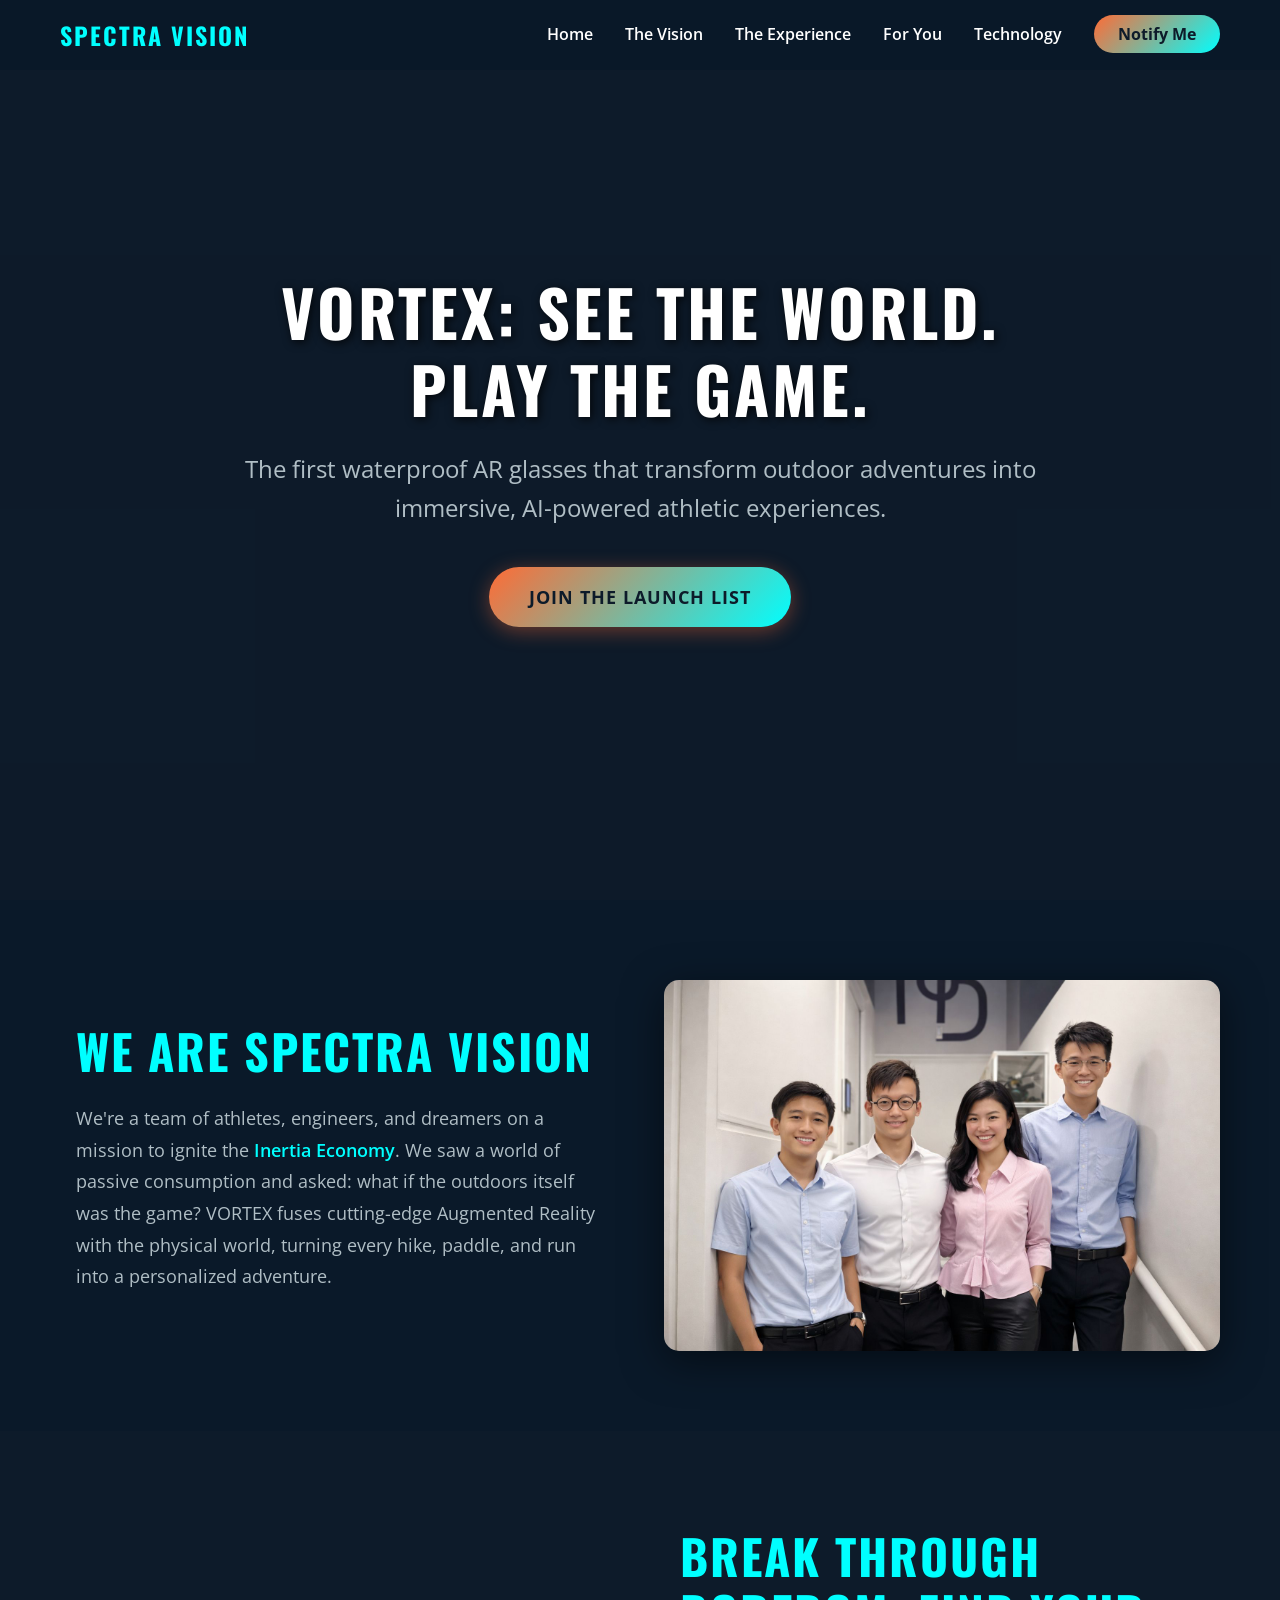
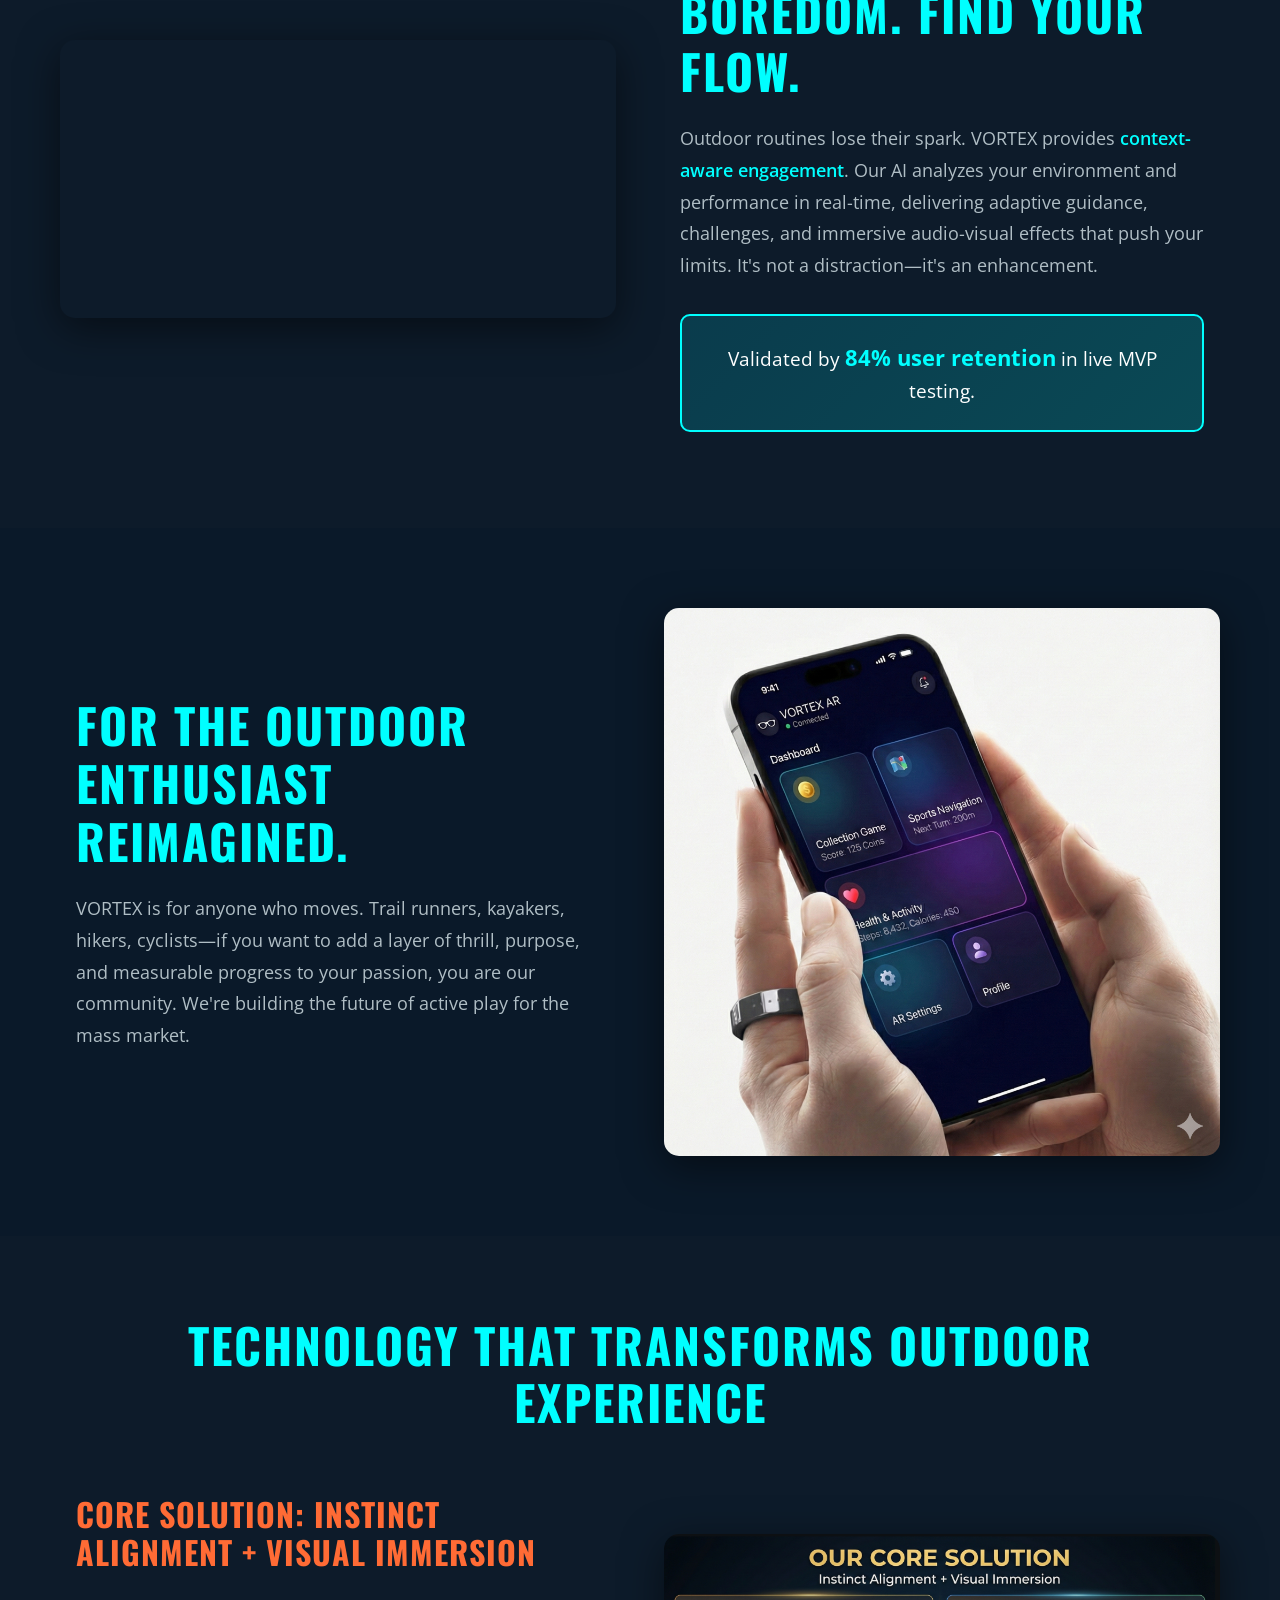
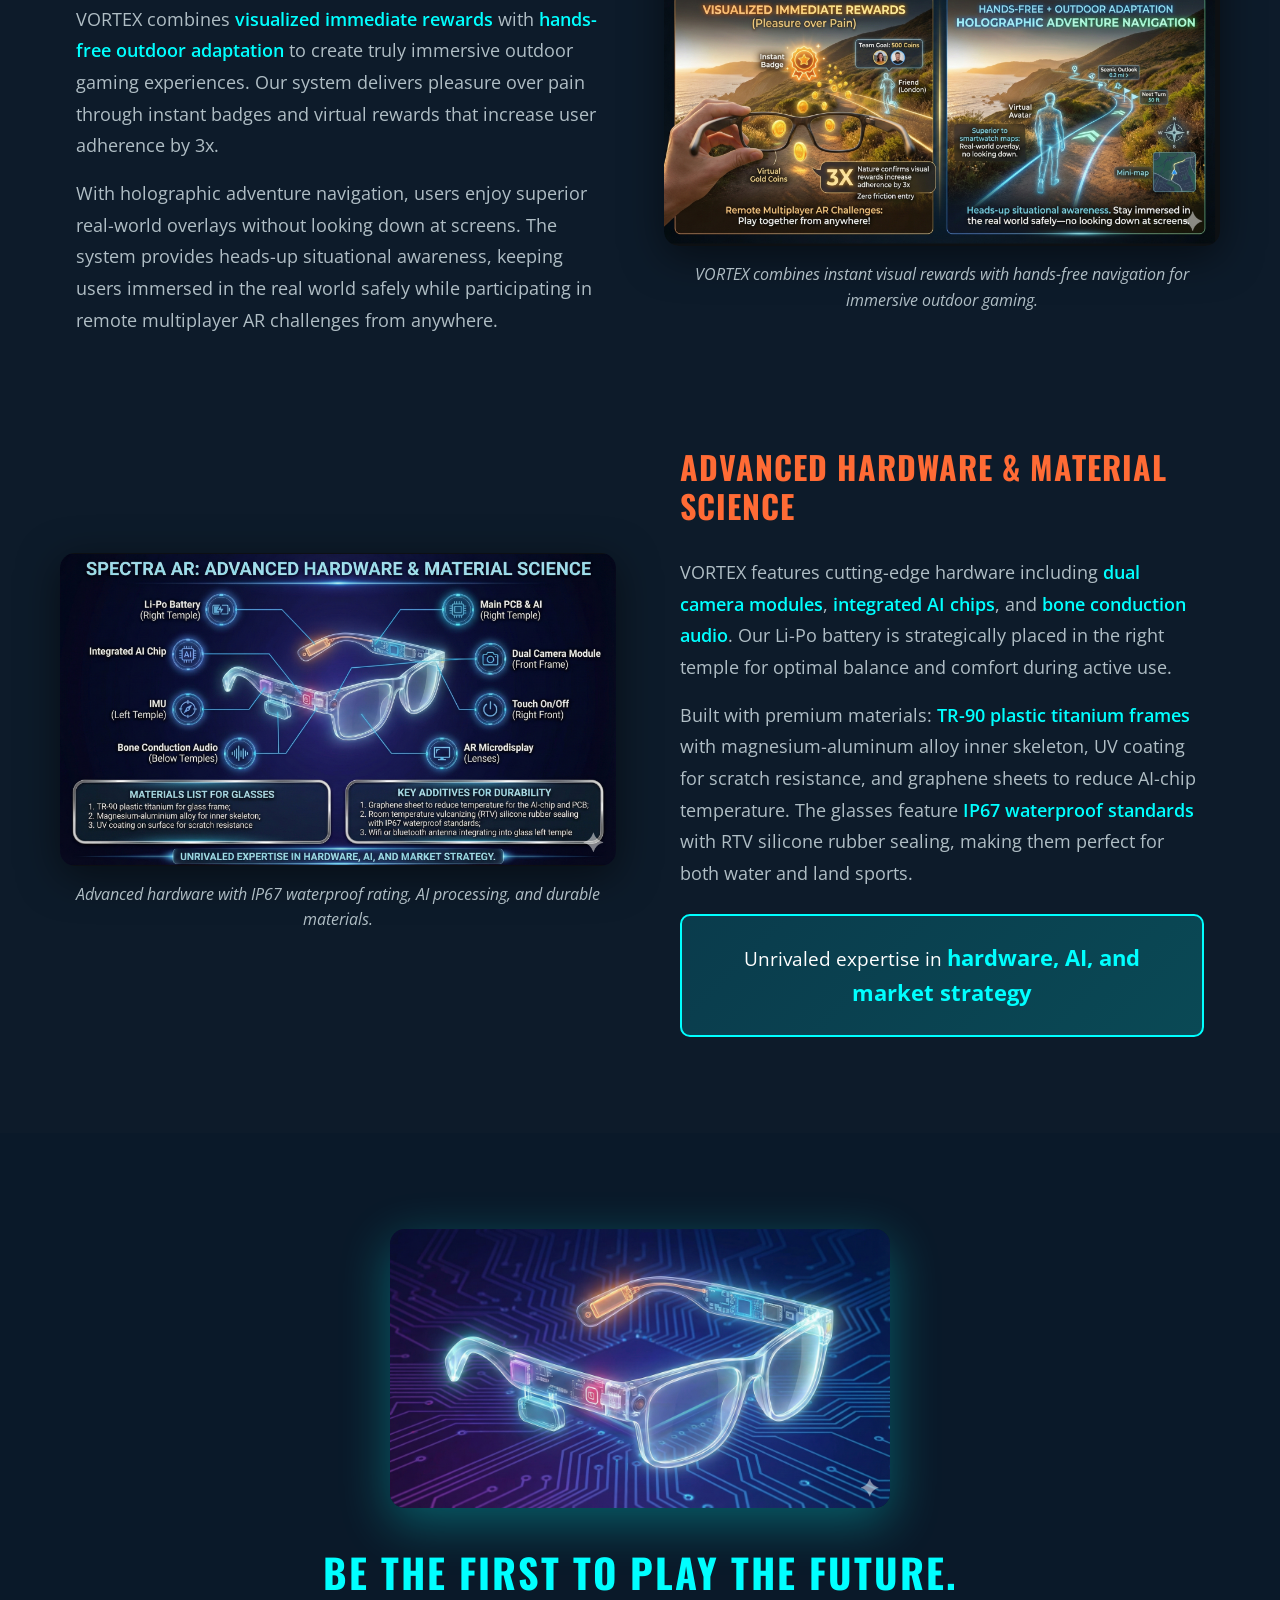
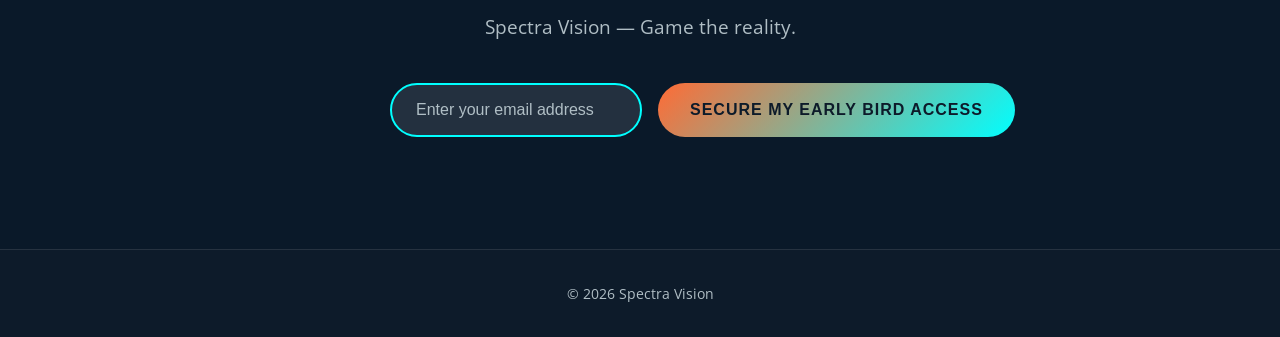
==== index.html @ 896ee6de "Make the last line as slogan" ====
<!DOCTYPE html>
<html lang="en">
<head>
    <meta charset="UTF-8">
    <meta name="viewport" content="width=device-width, initial-scale=1.0">
    <meta name="description" content="VORTEX AR Gaming Glasses by Spectra Vision - Waterproof AR glasses that transform outdoor activities into immersive, AI-powered athletic experiences.">
    <title>VORTEX AR Gaming Glasses | Spectra Vision</title>
    
    <!-- Google Fonts -->
    <link rel="preconnect" href="https://fonts.googleapis.com">
    <link rel="preconnect" href="https://fonts.gstatic.com" crossorigin>
    <link href="https://fonts.googleapis.com/css2?family=Oswald:wght@400;600;700&family=Open+Sans:wght@400;600&display=swap" rel="stylesheet">
    
    <!-- FontAwesome -->
    <link rel="stylesheet" href="https://cdnjs.cloudflare.com/ajax/libs/font-awesome/6.4.0/css/all.min.css">
    
    <!-- Stylesheet -->
    <link rel="stylesheet" href="style.css">
</head>
<body>
    <!-- Navigation -->
    <nav class="navbar" id="navbar">
        <div class="nav-container">
            <div class="logo">SPECTRA VISION</div>
            <button class="mobile-menu-toggle" id="mobileMenuToggle" aria-label="Toggle menu">
                <span></span>
                <span></span>
                <span></span>
            </button>
            <ul class="nav-menu" id="navMenu">
                <li><a href="#home" class="nav-link">Home</a></li>
                <li><a href="#vision" class="nav-link">The Vision</a></li>
                <li><a href="#experience" class="nav-link">The Experience</a></li>
                <li><a href="#built-for-you" class="nav-link">For You</a></li>
                <li><a href="#technology" class="nav-link">Technology</a></li>
                <li><a href="#cta-section" class="nav-link cta-button">Notify Me</a></li>
            </ul>
        </div>
    </nav>

    <!-- Hero Section -->
    <section id="home" class="hero">
        <div class="hero-background">
            <video autoplay loop muted playsinline>
              <source src="InnoX hero.mp4" type="video/mp4">
              Your browser does not support the video tag.
            </video>
            <div class="hero-overlay"></div>
        </div>
        <div class="hero-content">
            <h1 class="hero-headline">VORTEX: See the World. Play the Game.</h1>
            <p class="hero-subheadline">The first waterproof AR glasses that transform outdoor adventures into immersive, AI-powered athletic experiences.</p>
            <a href="#cta-section" class="btn-primary">Join the Launch List</a>
        </div>
    </section>

    <!-- The Vision Section -->
    <section id="vision" class="vision-section">
        <div class="container">
            <div class="two-column-grid">
                <div class="column text-column">
                    <h2 class="section-headline">We Are Spectra Vision</h2>
                    <p class="section-body">We're a team of athletes, engineers, and dreamers on a mission to ignite the <strong>Inertia Economy</strong>. We saw a world of passive consumption and asked: what if the outdoors itself was the game? VORTEX fuses cutting-edge Augmented Reality with the physical world, turning every hike, paddle, and run into a personalized adventure.</p>
                </div>
                <div class="column image-column">
                    <img src="InnoX spectra vision.jpeg" alt="Spectra Vision team" class="rounded-image shadow-image">
                </div>
            </div>
        </div>
    </section>

    <!-- The Experience Section -->
    <section id="experience" class="experience-section">
        <div class="container">
            <div class="two-column-grid reverse-mobile">
                <div class="column image-column">
                    <video autoplay loop muted playsinline>
                      <source src="InnoX dude running.mp4" type="video/mp4">
                      Your browser does not support the video tag.
                    </video>
                </div>
                <div class="column text-column">
                    <h2 class="section-headline">Break Through Boredom. Find Your Flow.</h2>
                    <p class="section-body">Outdoor routines lose their spark. VORTEX provides <strong>context-aware engagement</strong>. Our AI analyzes your environment and performance in real-time, delivering adaptive guidance, challenges, and immersive audio-visual effects that push your limits. It's not a distraction—it's an enhancement.</p>
                    <div class="stat-box">
                        <p class="stat-text">Validated by <strong>84% user retention</strong> in live MVP testing.</p>
                    </div>
                </div>
            </div>
        </div>
    </section>

    <!-- Built For You Section -->
    <section id="built-for-you" class="built-for-you-section">
        <div class="container">
            <div class="two-column-grid">
                <div class="column text-column">
                    <h2 class="section-headline">For the Outdoor Enthusiast Reimagined.</h2>
                    <p class="section-body">VORTEX is for anyone who moves. Trail runners, kayakers, hikers, cyclists—if you want to add a layer of thrill, purpose, and measurable progress to your passion, you are our community. We're building the future of active play for the mass market.</p>
                </div>
                <div class="column image-column">
                    <img src="InnoX phone.png" alt="Person using phone." class="rounded-image shadow-image">
                </div>
            </div>
        </div>
    </section>

    <!-- Technology & Solution Section -->
    <section id="technology" class="technology-section">
        <div class="container">
            <h2 class="section-headline center-headline">Technology That Transforms Outdoor Experience</h2>
            
            <!-- Core Solution Section -->
            <div class="two-column-grid">
                <div class="column text-column">
                    <h3 class="subsection-headline">Core Solution: Instinct Alignment + Visual Immersion</h3>
                    <p class="section-body">
                        VORTEX combines <strong>visualized immediate rewards</strong> with <strong>hands-free outdoor adaptation</strong> to create truly immersive outdoor gaming experiences. Our system delivers pleasure over pain through instant badges and virtual rewards that increase user adherence by 3x.
                    </p>
                    <p class="section-body">
                        With holographic adventure navigation, users enjoy superior real-world overlays without looking down at screens. The system provides heads-up situational awareness, keeping users immersed in the real world safely while participating in remote multiplayer AR challenges from anywhere.
                    </p>
                    <!--
                        <div class="stat-box" style="margin-top: 1.5rem;">
                            <p class="stat-text">Nature confirms visual rewards increase <strong>user adherence by 3x</strong></p>
                        </div>
                    -->
                </div>
                <div class="column image-column">
                    <img src="InnoX solution.png" alt="VORTEX Core Solution Diagram" class="rounded-image shadow-image">
                    <p class="chart-caption" style="margin-top: 1rem; text-align: center;">
                        VORTEX combines instant visual rewards with hands-free navigation for immersive outdoor gaming.
                    </p>
                </div>
            </div>

            <!-- Hardware Components Section -->
            <div class="two-column-grid reverse-mobile" style="margin-top: 4rem;">
                <div class="column image-column">
                    <img src="InnoX hardware.png" alt="VORTEX Hardware Components Diagram" class="rounded-image shadow-image">
                    <p class="chart-caption" style="margin-top: 1rem; text-align: center;">
                        Advanced hardware with IP67 waterproof rating, AI processing, and durable materials.
                    </p>
                </div>
                <div class="column text-column">
                    <h3 class="subsection-headline">Advanced Hardware & Material Science</h3>
                    <p class="section-body">
                        VORTEX features cutting-edge hardware including <strong>dual camera modules</strong>, <strong>integrated AI chips</strong>, and <strong>bone conduction audio</strong>. Our Li-Po battery is strategically placed in the right temple for optimal balance and comfort during active use.
                    </p>
                    <p class="section-body">
                        Built with premium materials: <strong>TR-90 plastic titanium frames</strong> with magnesium-aluminum alloy inner skeleton, UV coating for scratch resistance, and graphene sheets to reduce AI-chip temperature. The glasses feature <strong>IP67 waterproof standards</strong> with RTV silicone rubber sealing, making them perfect for both water and land sports.
                    </p>
                    <div class="stat-box" style="margin-top: 1.5rem;">
                        <p class="stat-text">Unrivaled expertise in <strong>hardware, AI, and market strategy</strong></p>
                    </div>
                </div>
            </div>
        </div>
    </section>
    
    <!-- Final CTA Section -->
    <section id="cta-section" class="cta-section">
        <div class="container">
            <div class="cta-content">
                <img src="InnoX glasses.png" alt="VORTEX AR Gaming Glasses product shot" class="cta-product-image">
                <h2 class="cta-headline">Be the First to Play the Future.</h2>
                <p class="cta-subheadline">Spectra Vision — Game the reality.</p>
                <form class="cta-form" id="ctaForm" action="https://formspree.io/f/YOUR_FORM_ID" method="POST">
                    <div class="form-group">
                        <input type="email" id="emailInput" name="email" placeholder="Enter your email address" required aria-label="Email address">
                        <button type="submit" class="btn-submit">Secure My Early Bird Access</button>
                    </div>
                    <div class="form-message" id="formMessage"></div>
                </form>
            </div>
        </div>
    </section>

    <!-- Footer -->
    <footer class="footer">
        <div class="container">
            <p class="copyright">&copy; 2026 Spectra Vision</p>
        </div>
    </footer>

    <!-- JavaScript -->
    <script src="script.js"></script>
</body>
</html>
---- style.css ----
/* ============================================
   CSS Variables for Color Scheme
   ============================================ */
:root {
    --deep-blue: #0a1929;
    --teal: #00bcd4;
    --electric-orange: #ff6b35;
    --electric-cyan: #00ffff;
    --dark-bg: #0d1b2a;
    --dark-overlay: rgba(13, 27, 42, 0.85);
    --text-light: #ffffff;
    --text-gray: #b0bec5;
    --accent-blue: #1976d2;
}

/* ============================================
   Reset & Base Styles
   ============================================ */
* {
    margin: 0;
    padding: 0;
    box-sizing: border-box;
}

html {
    scroll-behavior: smooth;
}

body {
    font-family: 'Open Sans', sans-serif;
    color: var(--text-light);
    background-color: var(--dark-bg);
    line-height: 1.6;
    overflow-x: hidden;
}

h1, h2, h3 {
    font-family: 'Oswald', sans-serif;
    font-weight: 700;
    line-height: 1.2;
}

.container {
    max-width: 1200px;
    margin: 0 auto;
    padding: 0 20px;
}

/* ============================================
   Navigation
   ============================================ */
.navbar {
    position: fixed;
    top: 0;
    left: 0;
    right: 0;
    background-color: rgba(10, 25, 41, 0.95);
    backdrop-filter: blur(10px);
    z-index: 1000;
    padding: 1rem 0;
    transition: all 0.3s ease;
}

.nav-container {
    max-width: 1200px;
    margin: 0 auto;
    padding: 0 20px;
    display: flex;
    justify-content: space-between;
    align-items: center;
}

.logo {
    font-family: 'Oswald', sans-serif;
    font-size: 1.5rem;
    font-weight: 700;
    color: var(--electric-cyan);
    letter-spacing: 2px;
}

.nav-menu {
    display: flex;
    list-style: none;
    gap: 2rem;
    align-items: center;
}

.nav-link {
    color: var(--text-light);
    text-decoration: none;
    font-weight: 600;
    transition: color 0.3s ease;
    position: relative;
}

.nav-link:hover {
    color: var(--electric-cyan);
}

.nav-link.cta-button {
    background: linear-gradient(135deg, var(--electric-orange), var(--electric-cyan));
    padding: 0.5rem 1.5rem;
    border-radius: 25px;
    color: var(--dark-bg);
    font-weight: 700;
}

.nav-link.cta-button:hover {
    transform: translateY(-2px);
    box-shadow: 0 4px 15px rgba(0, 255, 255, 0.4);
}

.mobile-menu-toggle {
    display: none;
    flex-direction: column;
    background: transparent;
    border: none;
    cursor: pointer;
    padding: 0.5rem;
    gap: 4px;
}

.mobile-menu-toggle span {
    width: 25px;
    height: 3px;
    background-color: var(--text-light);
    transition: all 0.3s ease;
    border-radius: 2px;
}

/* ============================================
   Hero Section
   ============================================ */
.hero {
    position: relative;
    height: 100vh;
    min-height: 600px;
    display: flex;
    align-items: center;
    justify-content: center;
    overflow: hidden;
}

.hero-background {
    position: absolute;
    top: 0;
    left: 0;
    width: 100%;
    height: 100%;
    z-index: 1;
}

.hero-gif {
    width: 100%;
    height: 100%;
    object-fit: cover;
}

.hero-overlay {
    position: absolute;
    top: 0;
    left: 0;
    width: 100%;
    height: 100%;
    background: var(--dark-overlay);
    z-index: 2;
}

.hero-content {
    position: relative;
    z-index: 3;
    text-align: center;
    padding: 0 20px;
    max-width: 900px;
}

.hero-headline {
    font-size: 4rem;
    margin-bottom: 1.5rem;
    text-transform: uppercase;
    letter-spacing: 3px;
    color: var(--text-light);
    text-shadow: 2px 2px 10px rgba(0, 0, 0, 0.8);
}

.hero-subheadline {
    font-size: 1.5rem;
    margin-bottom: 2.5rem;
    color: var(--text-gray);
    font-weight: 400;
}

.btn-primary {
    display: inline-block;
    padding: 1rem 2.5rem;
    background: linear-gradient(135deg, var(--electric-orange), var(--electric-cyan));
    color: var(--dark-bg);
    text-decoration: none;
    font-weight: 700;
    font-size: 1.1rem;
    border-radius: 30px;
    text-transform: uppercase;
    letter-spacing: 1px;
    transition: all 0.3s ease;
    box-shadow: 0 4px 20px rgba(255, 107, 53, 0.4);
}

.btn-primary:hover {
    transform: translateY(-3px);
    box-shadow: 0 6px 30px rgba(0, 255, 255, 0.6);
}

/* ============================================
   Video Styles
   ============================================ */
video {
    max-width: 100%;
    height: auto;
    display: block;
}

/* Update Hero Section video specifically */
.hero-background video {
    width: 100%;
    height: 100%;
    object-fit: cover;
}

/* Update Experience Section video */
.experience-section .image-column video {
    width: 100%;
    max-width: 600px; /* Reasonable size */
    height: auto;
    border-radius: 15px;
    box-shadow: 0 10px 40px rgba(0, 0, 0, 0.5);
}

/* Update the image-column to center the video */
.experience-section .image-column {
    display: flex;
    justify-content: center;
    align-items: center;
}

/* ============================================
   Section Styles
   ============================================ */
section {
    padding: 5rem 0;
}

.section-headline {
    font-size: 3rem;
    margin-bottom: 1.5rem;
    color: var(--electric-cyan);
    text-transform: uppercase;
    letter-spacing: 2px;
}

.center-headline {
    text-align: center;
    margin-bottom: 3rem;
}

.section-body {
    font-size: 1.1rem;
    line-height: 1.8;
    color: var(--text-gray);
    margin-bottom: 1rem;
}

.section-body strong {
    color: var(--electric-cyan);
    font-weight: 600;
}

/* Two Column Grid */
.two-column-grid {
    display: grid;
    grid-template-columns: 1fr 1fr;
    gap: 3rem;
    align-items: center;
}

.column {
    width: 100%;
}

.text-column {
    padding: 1rem;
}

.image-column {
    position: relative;
}

.rounded-image {
    width: 100%;
    height: auto;
    border-radius: 15px;
    display: block;
}

.shadow-image {
    box-shadow: 0 10px 40px rgba(0, 0, 0, 0.5);
}

/* ============================================
   Vision Section
   ============================================ */
.vision-section {
    background-color: var(--deep-blue);
}

/* ============================================
   Experience Section
   ============================================ */
.experience-section {
    background-color: var(--dark-bg);
}

.ar-overlay-container {
    position: relative;
}

.ar-target-overlay {
    position: absolute;
    top: 50%;
    left: 50%;
    transform: translate(-50%, -50%);
    width: 80px;
    height: 80px;
    pointer-events: none;
}

.target-icon {
    width: 100%;
    height: 100%;
    border: 3px solid rgba(0, 255, 255, 0.6);
    border-radius: 50%;
    position: relative;
}

.target-icon::before,
.target-icon::after {
    content: '';
    position: absolute;
    background-color: rgba(0, 255, 255, 0.6);
}

.target-icon::before {
    width: 3px;
    height: 60%;
    top: 20%;
    left: 50%;
    transform: translateX(-50%);
}

.target-icon::after {
    width: 60%;
    height: 3px;
    top: 50%;
    left: 20%;
    transform: translateY(-50%);
}

.stat-box {
    background: linear-gradient(135deg, rgba(0, 188, 212, 0.2), rgba(0, 255, 255, 0.2));
    border: 2px solid var(--electric-cyan);
    border-radius: 10px;
    padding: 1.5rem;
    margin-top: 2rem;
}

.stat-text {
    font-size: 1.2rem;
    color: var(--text-light);
    text-align: center;
    margin: 0;
}

.stat-text strong {
    color: var(--electric-cyan);
    font-size: 1.4rem;
}

/* ============================================
   Built For You Section
   ============================================ */
.built-for-you-section {
    background-color: var(--deep-blue);
}

.path-overlay-container {
    position: relative;
}

.path-overlay {
    position: absolute;
    top: 0;
    left: 0;
    width: 100%;
    height: 100%;
    pointer-events: none;
    opacity: 0.7;
}

.path-graphic {
    width: 100%;
    height: 100%;
}

/* ============================================
   Market Potential Section
   ============================================ */
.potential-section {
    background-color: var(--dark-bg);
}

.subsection-headline {
    font-size: 2rem;
    color: var(--electric-orange);
    margin-bottom: 2rem;
    text-transform: uppercase;
    letter-spacing: 1px;
}

.chart-container {
    margin: 2rem 0;
    padding: 2rem;
    background-color: rgba(10, 25, 41, 0.6);
    border-radius: 10px;
}

.chart-image {
    width: 100%;
    height: auto;
    display: block;
    border-radius: 5px;
    box-shadow: 0 4px 15px rgba(0, 0, 0, 0.3);
}

/* Circles Chart (TAM/SAM/SOM) */
.circles-chart {
    position: relative;
    width: 100%;
    max-width: 400px;
    height: 400px;
    margin: 2rem auto;
    display: flex;
    align-items: center;
    justify-content: center;
    background-color: rgba(0, 0, 0, 0.3);
    border-radius: 10px;
    padding: 2rem;
}

.circle {
    position: absolute;
    border-radius: 50%;
    display: flex;
    flex-direction: column;
    align-items: center;
    justify-content: center;
    border: none;
    box-shadow: none;
}

/* TAM Circle - Darkest blue-grey (outermost) */
.tam-circle {
    width: 100%;
    height: 100%;
    background-color: #2a3a4a;
    z-index: 1;
}

/* SAM Circle - Medium blue-grey (middle) */
.sam-circle {
    width: 55%;
    height: 55%;
    background-color: #3a4a5a;
    z-index: 2;
}

/* SOM Circle - Lightest blue-grey (innermost) */
.som-circle {
    width: 27.5%;
    height: 27.5%;
    background-color: #4a5a6a;
    z-index: 3;
}

.circle-label {
    font-family: 'Open Sans', sans-serif;
    font-size: 2.5rem;
    font-weight: 700;
    color: var(--text-light);
    text-transform: uppercase;
    letter-spacing: 1px;
    text-shadow: none;
    margin-bottom: 0.3rem;
    line-height: 1;
}

.circle-value {
    font-family: 'Open Sans', sans-serif;
    font-size: 1rem;
    color: var(--text-light);
    font-weight: 400;
    text-shadow: none;
    line-height: 1;
}

.sam-circle .circle-label {
    font-size: 2rem;
}

.sam-circle .circle-value {
    font-size: 0.9rem;
}

.som-circle .circle-label {
    font-size: 1.5rem;
}

.som-circle .circle-value {
    font-size: 0.8rem;
}

/* Financial Chart Wrapper */
.financial-chart-wrapper {
    background-color: rgba(255, 255, 255, 0.05);
    border: 1px solid rgba(255, 255, 255, 0.2);
    border-radius: 5px;
    padding: 1.5rem;
}

.chart-title {
    font-family: 'Oswald', sans-serif;
    font-size: 1.3rem;
    font-weight: 700;
    color: var(--text-light);
    text-align: center;
    margin-bottom: 1.5rem;
}

/* Vertical Bar Chart (Financials) */
.bar-chart-vertical {
    display: flex;
    gap: 1rem;
    align-items: flex-end;
    min-height: 350px;
    position: relative;
    padding-left: 3rem;
    padding-bottom: 2rem;
}

.chart-y-axis {
    display: flex;
    flex-direction: column;
    align-items: center;
    position: relative;
    height: 350px;
}

.y-axis-label {
    font-family: 'Open Sans', sans-serif;
    font-size: 0.9rem;
    font-weight: 600;
    color: var(--text-light);
    writing-mode: vertical-rl;
    text-orientation: mixed;
    transform: rotate(180deg);
    position: absolute;
    left: -2.5rem;
    top: 50%;
    transform: translateY(-50%) rotate(180deg);
    white-space: nowrap;
}

.y-labels {
    display: flex;
    flex-direction: column;
    justify-content: space-between;
    height: 100%;
    padding-bottom: 20px;
}

.y-label {
    font-family: 'Open Sans', sans-serif;
    font-size: 0.85rem;
    color: var(--text-light);
    font-weight: 400;
    text-align: right;
    width: 2rem;
}

.chart-bars-container {
    flex: 1;
    position: relative;
    height: 350px;
    display: flex;
    align-items: center;
    justify-content: center;
    background: linear-gradient(to bottom, 
        rgba(255, 182, 193, 0.3) 0%, 
        rgba(255, 182, 193, 0.3) 81.34%, 
        rgba(144, 238, 144, 0.2) 81.34%, 
        rgba(144, 238, 144, 0.2) 100%);
    border: 1px solid rgba(0, 0, 0, 0.3);
    border-radius: 0;
}

.break-even-line {
    position: absolute;
    left: 0;
    right: 0;
    top: 81.34%;
    height: 1px;
    background-color: rgba(0, 0, 0, 0.5);
    z-index: 1;
}

.chart-grid-lines {
    position: absolute;
    top: 0;
    left: 0;
    right: 0;
    bottom: 0;
    z-index: 0;
}

.grid-line {
    position: absolute;
    left: 0;
    right: 0;
    height: 1px;
    border-top: 1px dashed rgba(128, 128, 128, 0.4);
}

.grid-line:nth-child(1) { top: 0%; }
.grid-line:nth-child(2) { top: 16.27%; }
.grid-line:nth-child(3) { top: 32.54%; }
.grid-line:nth-child(4) { top: 48.81%; }
.grid-line:nth-child(5) { top: 65.08%; }
.grid-line:nth-child(6) { top: 81.34%; }

.break-even-indicator {
    position: absolute;
    left: calc(33.33% + 8.33%);
    top: 70%;
    z-index: 10;
    display: flex;
    flex-direction: column;
    align-items: center;
}

.break-even-box {
    background-color: white;
    border: 1px solid rgba(0, 0, 0, 0.8);
    border-radius: 3px;
    padding: 0.3rem 0.6rem;
    font-family: 'Open Sans', sans-serif;
    font-size: 0.75rem;
    font-weight: 600;
    color: rgba(0, 0, 0, 0.9);
    white-space: nowrap;
    margin-bottom: 0.3rem;
}

.break-even-arrow {
    width: 1px;
    height: 30px;
    background-color: rgba(128, 128, 128, 0.6);
    position: relative;
}

.break-even-arrow::after {
    content: '';
    position: absolute;
    bottom: -5px;
    left: 50%;
    transform: translateX(-50%);
    width: 0;
    height: 0;
    border-left: 5px solid transparent;
    border-right: 5px solid transparent;
    border-top: 5px solid rgba(128, 128, 128, 0.6);
}

.vertical-bars {
    display: flex;
    gap: 1.2rem;
    align-items: flex-end;
    width: 100%;
    height: 100%;
    position: relative;
    z-index: 2;
    padding: 0 1rem;
}

.vertical-bar-item {
    flex: 1;
    display: flex;
    flex-direction: column;
    align-items: center;
    gap: 0.3rem;
    height: 100%;
    position: relative;
}

.vertical-bar-wrapper {
    position: absolute;
    bottom: 0;
    left: 0;
    right: 0;
    height: 100%;
    display: flex;
    flex-direction: column;
    justify-content: flex-end;
    align-items: center;
}

.vertical-bar {
    width: 100%;
    display: flex;
    align-items: center;
    justify-content: center;
    position: absolute;
    transition: height 0.5s ease;
    min-height: 15px;
    border: 1px solid rgba(0, 0, 0, 0.8);
    box-shadow: none;
}

/* Negative bars extend downward from break-even line */
.bar-negative,
.bar-negative-orange {
    bottom: 81.34%;
    border-radius: 0;
    align-items: center;
    padding: 0;
}

/* Positive bars extend upward from break-even line */
.bar-positive {
    bottom: 81.34%;
    border-radius: 0;
    align-items: center;
    padding: 0;
}

.bar-negative {
    background-color: #f44336;
}

.bar-negative-orange {
    background-color: #ff9800;
}

.bar-positive {
    background-color: #4caf50;
}

.bar-value {
    font-family: 'Open Sans', sans-serif;
    font-weight: 600;
    font-size: 0.75rem;
    position: absolute;
    white-space: nowrap;
}

.bar-negative .bar-value {
    color: white;
    position: absolute;
    top: 50%;
    left: 50%;
    transform: translate(-50%, -50%);
}

.bar-negative-orange .bar-value {
    color: rgba(0, 0, 0, 0.9);
    bottom: -20px;
    left: 50%;
    transform: translateX(-50%);
}

.bar-positive .bar-value {
    color: rgba(0, 0, 0, 0.9);
    top: -20px;
    left: 50%;
    transform: translateX(-50%);
}

.bar-year {
    font-family: 'Open Sans', sans-serif;
    font-size: 0.85rem;
    color: var(--text-light);
    font-weight: 400;
    text-align: center;
    margin-top: 0.3rem;
}

.chart-x-axis-label {
    font-family: 'Open Sans', sans-serif;
    font-size: 0.9rem;
    font-weight: 600;
    color: var(--text-light);
    text-align: center;
    margin-top: 0.5rem;
    padding-left: 3rem;
}

.chart-caption {
    margin-top: 1.5rem;
    font-size: 1rem;
    color: var(--text-gray);
    font-style: italic;
    text-align: center;
}

/* ============================================
   CTA Section
   ============================================ */
.cta-section {
    background-color: var(--deep-blue);
    padding: 6rem 0;
}

.cta-content {
    text-align: center;
    max-width: 700px;
    margin: 0 auto;
}

.cta-product-image {
    width: 100%;
    max-width: 500px;
    height: auto;
    border-radius: 15px;
    margin-bottom: 2rem;
    box-shadow: 0 15px 50px rgba(0, 255, 255, 0.3);
}

.cta-headline {
    font-size: 2.5rem;
    margin-bottom: 1rem;
    color: var(--electric-cyan);
    text-transform: uppercase;
    letter-spacing: 2px;
}

.cta-subheadline {
    font-size: 1.2rem;
    color: var(--text-gray);
    margin-bottom: 2.5rem;
}

.cta-form {
    max-width: 500px;
    margin: 0 auto;
}

.form-group {
    display: flex;
    gap: 1rem;
    margin-bottom: 1rem;
}

#emailInput {
    flex: 1;
    padding: 1rem 1.5rem;
    background-color: rgba(255, 255, 255, 0.1);
    border: 2px solid var(--electric-cyan);
    border-radius: 30px;
    color: var(--text-light);
    font-size: 1rem;
    outline: none;
    transition: all 0.3s ease;
}

#emailInput:focus {
    background-color: rgba(255, 255, 255, 0.15);
    border-color: var(--electric-orange);
    box-shadow: 0 0 15px rgba(0, 255, 255, 0.3);
}

#emailInput::placeholder {
    color: var(--text-gray);
}

.btn-submit {
    padding: 1rem 2rem;
    background: linear-gradient(135deg, var(--electric-orange), var(--electric-cyan));
    color: var(--dark-bg);
    border: none;
    border-radius: 30px;
    font-weight: 700;
    font-size: 1rem;
    cursor: pointer;
    text-transform: uppercase;
    letter-spacing: 1px;
    transition: all 0.3s ease;
    white-space: nowrap;
}

.btn-submit:hover {
    transform: translateY(-2px);
    box-shadow: 0 6px 25px rgba(255, 107, 53, 0.5);
}

.form-message {
    margin-top: 1rem;
    padding: 1rem;
    border-radius: 5px;
    font-weight: 600;
    display: none;
}

.form-message.success {
    background-color: rgba(76, 175, 80, 0.2);
    border: 2px solid #4caf50;
    color: #4caf50;
    display: block;
}

.form-message.error {
    background-color: rgba(244, 67, 54, 0.2);
    border: 2px solid #f44336;
    color: #f44336;
    display: block;
}

/* ============================================
   Footer
   ============================================ */
.footer {
    background-color: var(--dark-bg);
    padding: 2rem 0;
    border-top: 1px solid rgba(255, 255, 255, 0.1);
}

.footer .container {
    display: flex;
    justify-content: center;
    align-items: center;
}

.copyright {
    color: var(--text-gray);
    font-size: 0.9rem;
    text-align: center;
}

/* ============================================
   Responsive Design
   ============================================ */
@media (max-width: 768px) {
    /* Navigation */
    .mobile-menu-toggle {
        display: flex;
    }

    .nav-menu {
        position: fixed;
        left: -100%;
        top: 70px;
        flex-direction: column;
        background-color: rgba(10, 25, 41, 0.98);
        width: 100%;
        text-align: center;
        transition: left 0.3s ease;
        padding: 2rem 0;
        gap: 1.5rem;
    }

    .nav-menu.active {
        left: 0;
    }

    .nav-link.cta-button {
        margin-top: 1rem;
    }

    /* Hero */
    .hero-headline {
        font-size: 2.5rem;
        letter-spacing: 2px;
    }

    .hero-subheadline {
        font-size: 1.2rem;
    }

    /* Sections */
    .section-headline {
        font-size: 2rem;
    }

    .two-column-grid {
        grid-template-columns: 1fr;
        gap: 2rem;
    }

    .reverse-mobile {
        display: flex;
        flex-direction: column-reverse;
    }

    /* Charts */
    .circles-chart {
        max-width: 300px;
        height: 300px;
        padding: 1.5rem;
    }

    .circle-label {
        font-size: 2rem;
    }

    .circle-value {
        font-size: 0.9rem;
    }

    .sam-circle .circle-label {
        font-size: 1.5rem;
    }

    .sam-circle .circle-value {
        font-size: 0.8rem;
    }

    .som-circle .circle-label {
        font-size: 1.2rem;
    }

    .som-circle .circle-value {
        font-size: 0.7rem;
    }

    .chart-title {
        font-size: 1.1rem;
    }

    .bar-chart-vertical {
        flex-direction: column;
        min-height: auto;
        padding-left: 2.5rem;
        padding-bottom: 1.5rem;
    }

    .chart-y-axis {
        display: none;
    }

    .y-axis-label {
        display: none;
    }

    .chart-bars-container {
        height: 280px;
    }

    .break-even-line {
        top: 81.34%;
    }

    .grid-line:nth-child(6) {
        top: 81.34%;
    }

    .bar-negative,
    .bar-negative-orange,
    .bar-positive {
        bottom: 81.34%;
    }

    .break-even-indicator {
        top: 70%;
    }

    .chart-x-axis-label {
        padding-left: 2.5rem;
    }

    .bar-value {
        font-size: 0.75rem;
    }

    .bar-year {
        font-size: 0.75rem;
    }

    /* CTA Form */
    .form-group {
        flex-direction: column;
    }

    .btn-submit {
        width: 100%;
    }

    /* Footer */
    .footer .container {
        text-align: center;
    }
}

@media (max-width: 480px) {
    .hero-headline {
        font-size: 2rem;
    }

    .hero-subheadline {
        font-size: 1rem;
    }

    .section-headline {
        font-size: 1.75rem;
    }

    .subsection-headline {
        font-size: 1.5rem;
    }

    .cta-headline {
        font-size: 2rem;
    }
}
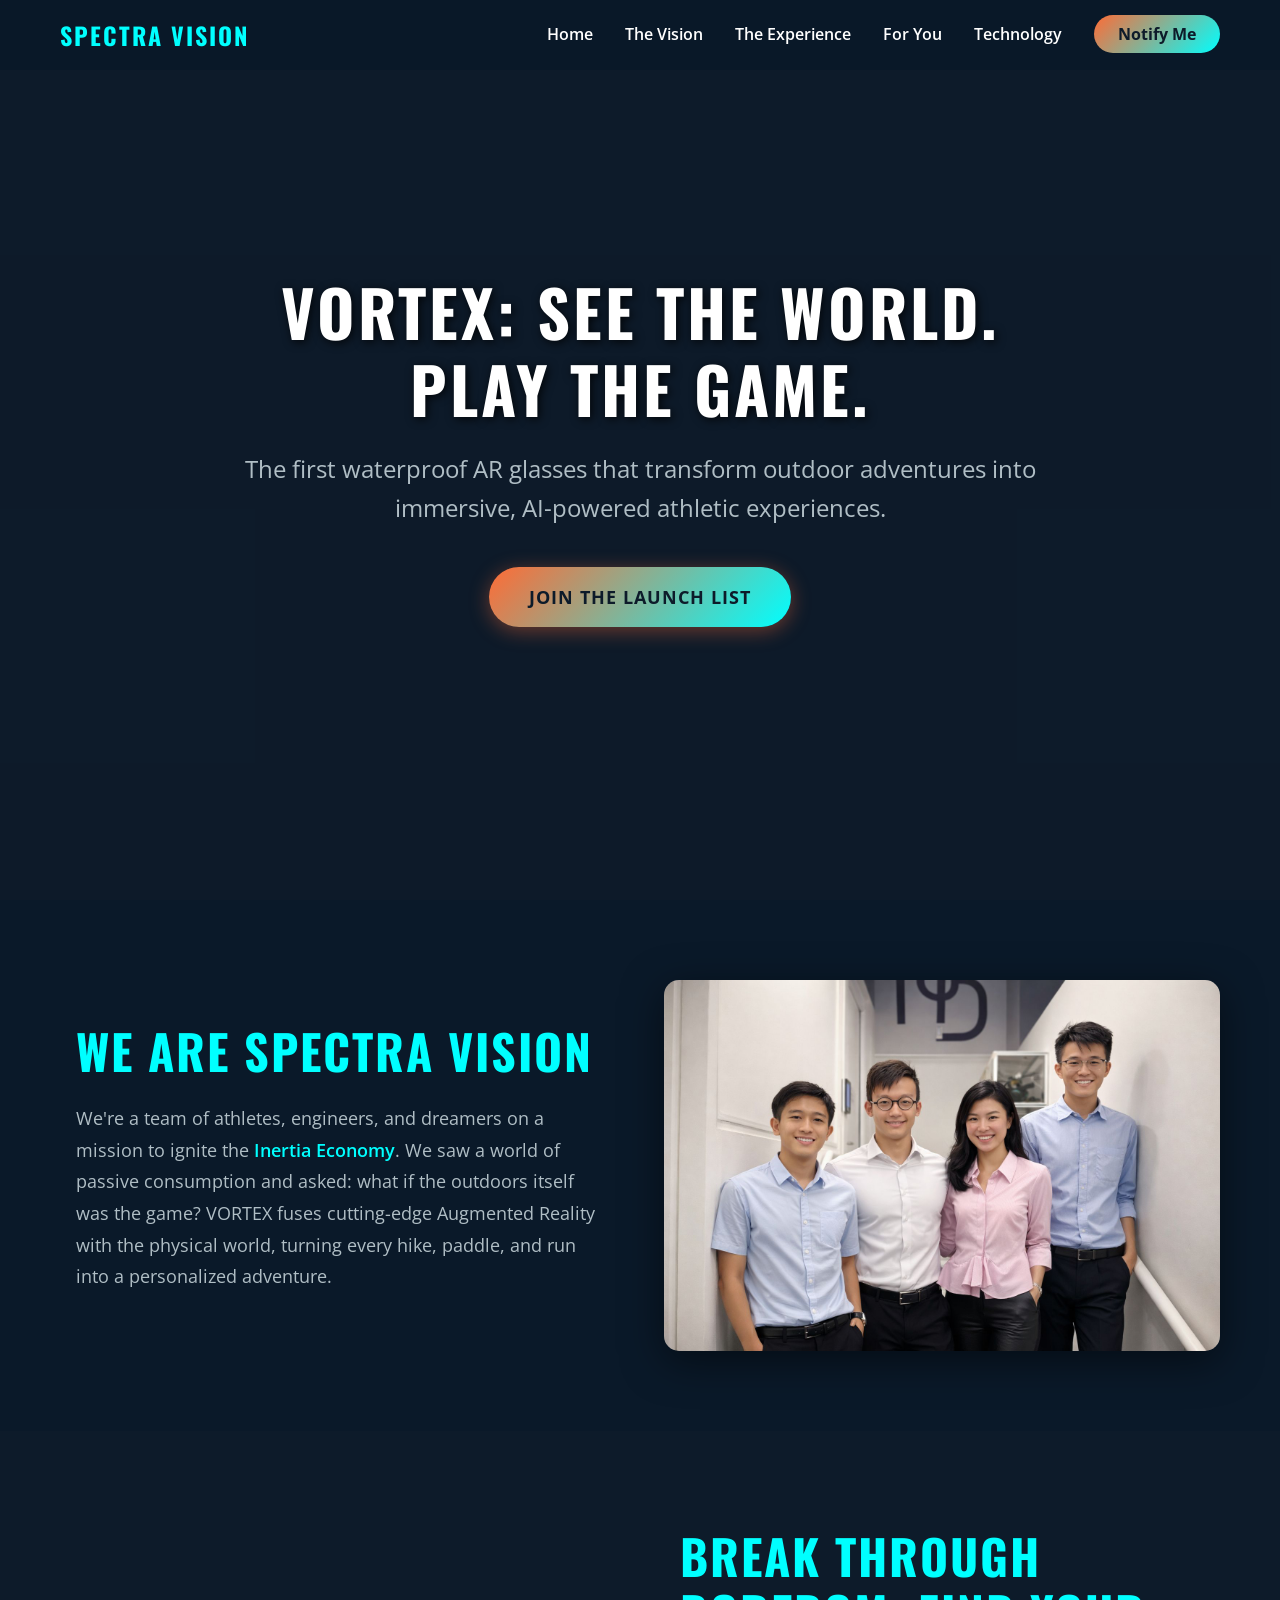
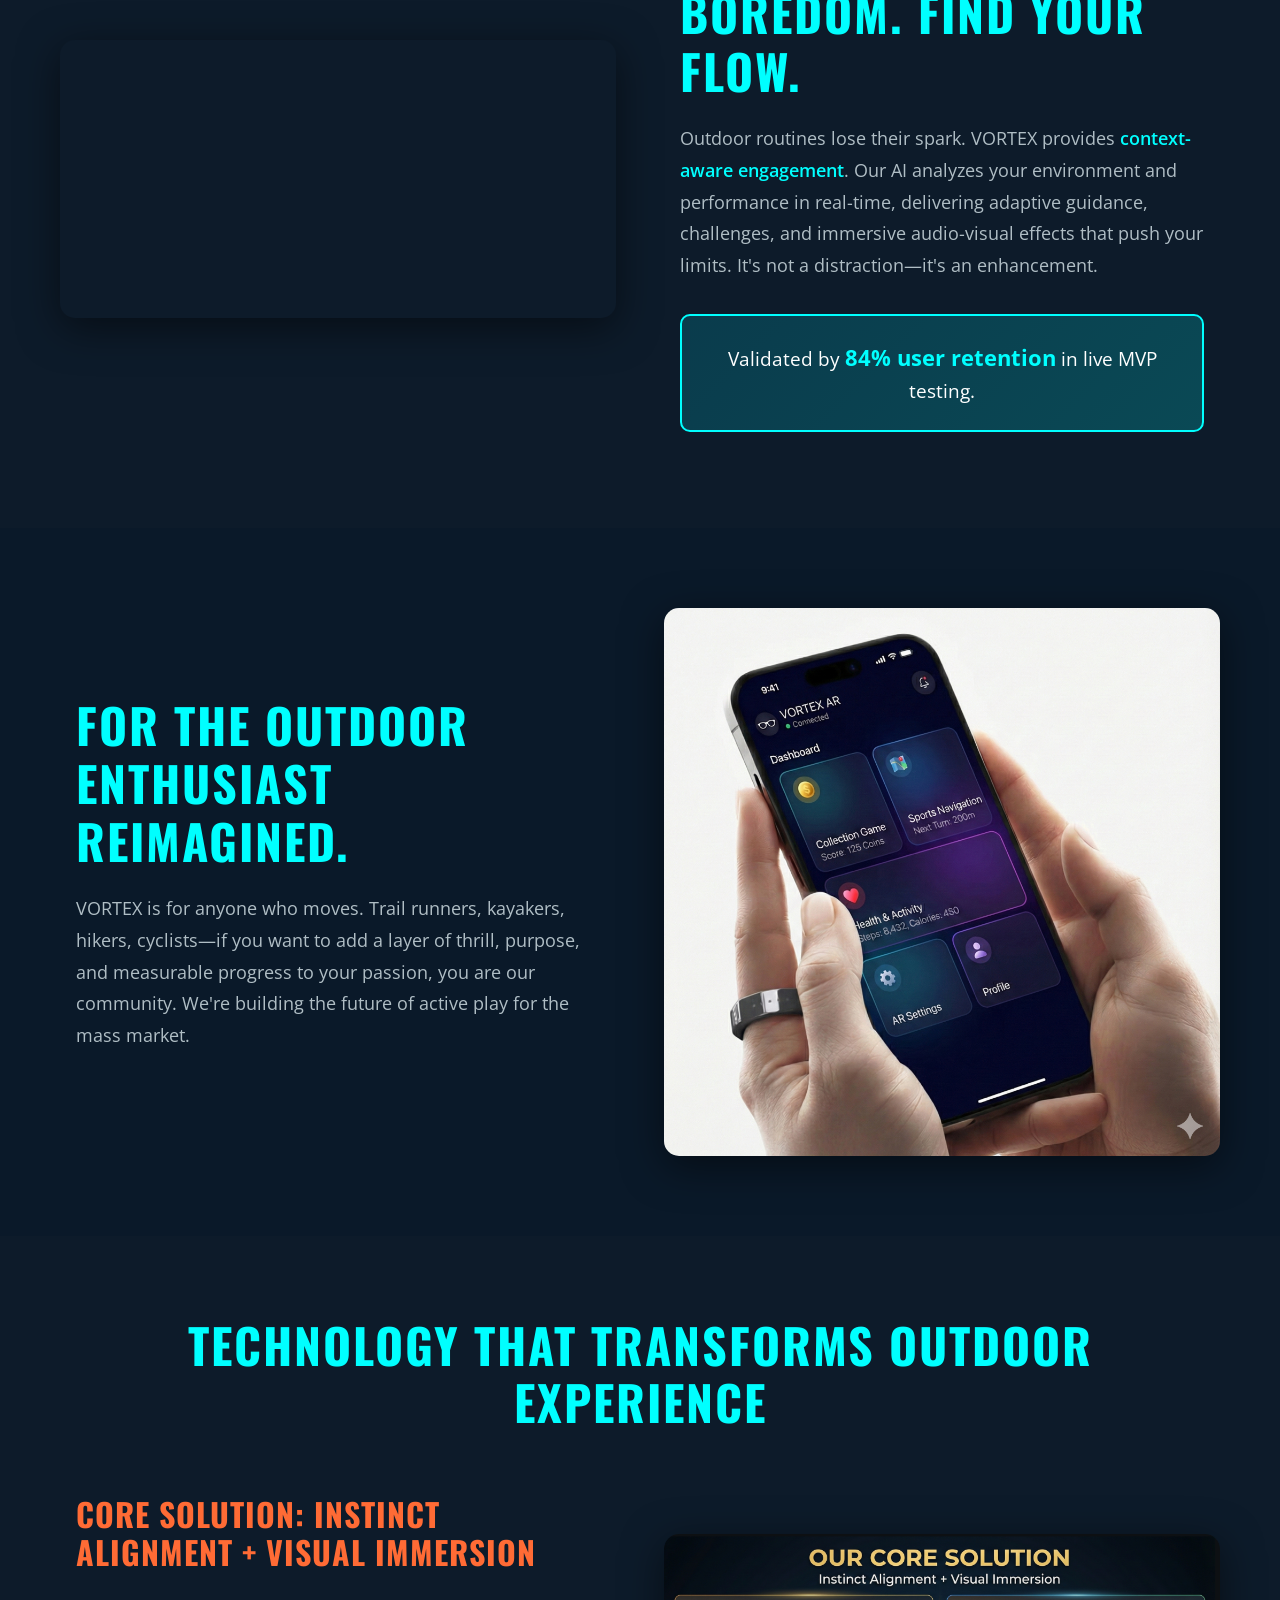
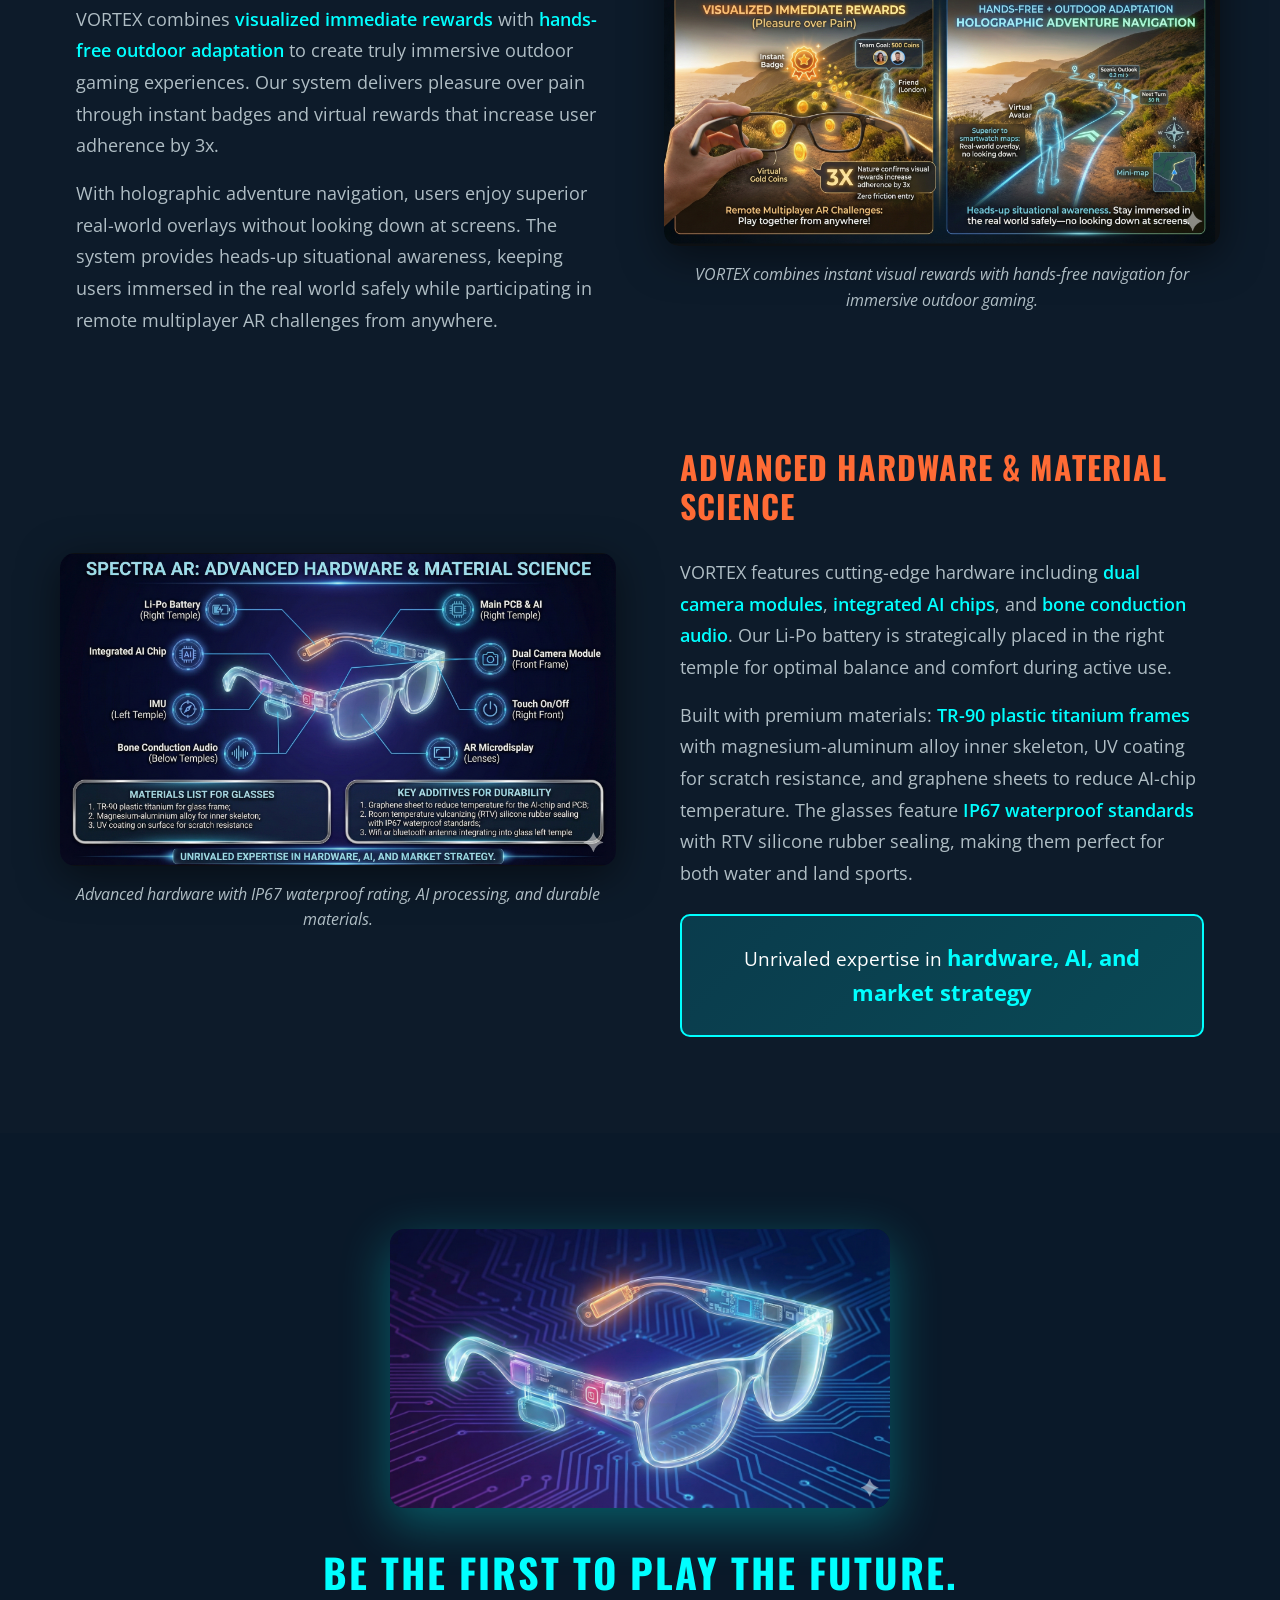
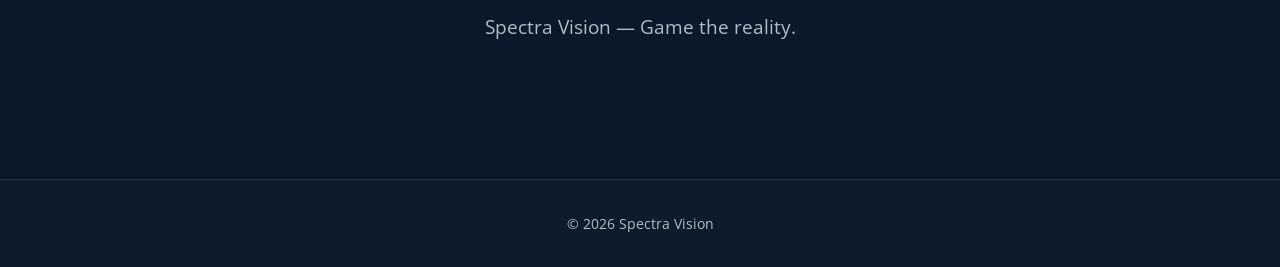
==== commit 86953e46: "Remove "secure early bird access" section" ====
--- a/index.html
+++ b/index.html
@@ -165,13 +165,15 @@
                 <img src="InnoX glasses.png" alt="VORTEX AR Gaming Glasses product shot" class="cta-product-image">
                 <h2 class="cta-headline">Be the First to Play the Future.</h2>
                 <p class="cta-subheadline">Spectra Vision — Game the reality.</p>
-                <form class="cta-form" id="ctaForm" action="https://formspree.io/f/YOUR_FORM_ID" method="POST">
-                    <div class="form-group">
-                        <input type="email" id="emailInput" name="email" placeholder="Enter your email address" required aria-label="Email address">
-                        <button type="submit" class="btn-submit">Secure My Early Bird Access</button>
-                    </div>
-                    <div class="form-message" id="formMessage"></div>
-                </form>
+                <!--
+                    <form class="cta-form" id="ctaForm" action="https://formspree.io/f/YOUR_FORM_ID" method="POST">
+                        <div class="form-group">
+                            <input type="email" id="emailInput" name="email" placeholder="Enter your email address" required aria-label="Email address">
+                            <button type="submit" class="btn-submit">Secure My Early Bird Access</button>
+                        </div>
+                        <div class="form-message" id="formMessage"></div>
+                    </form>
+                -->
             </div>
         </div>
     </section>
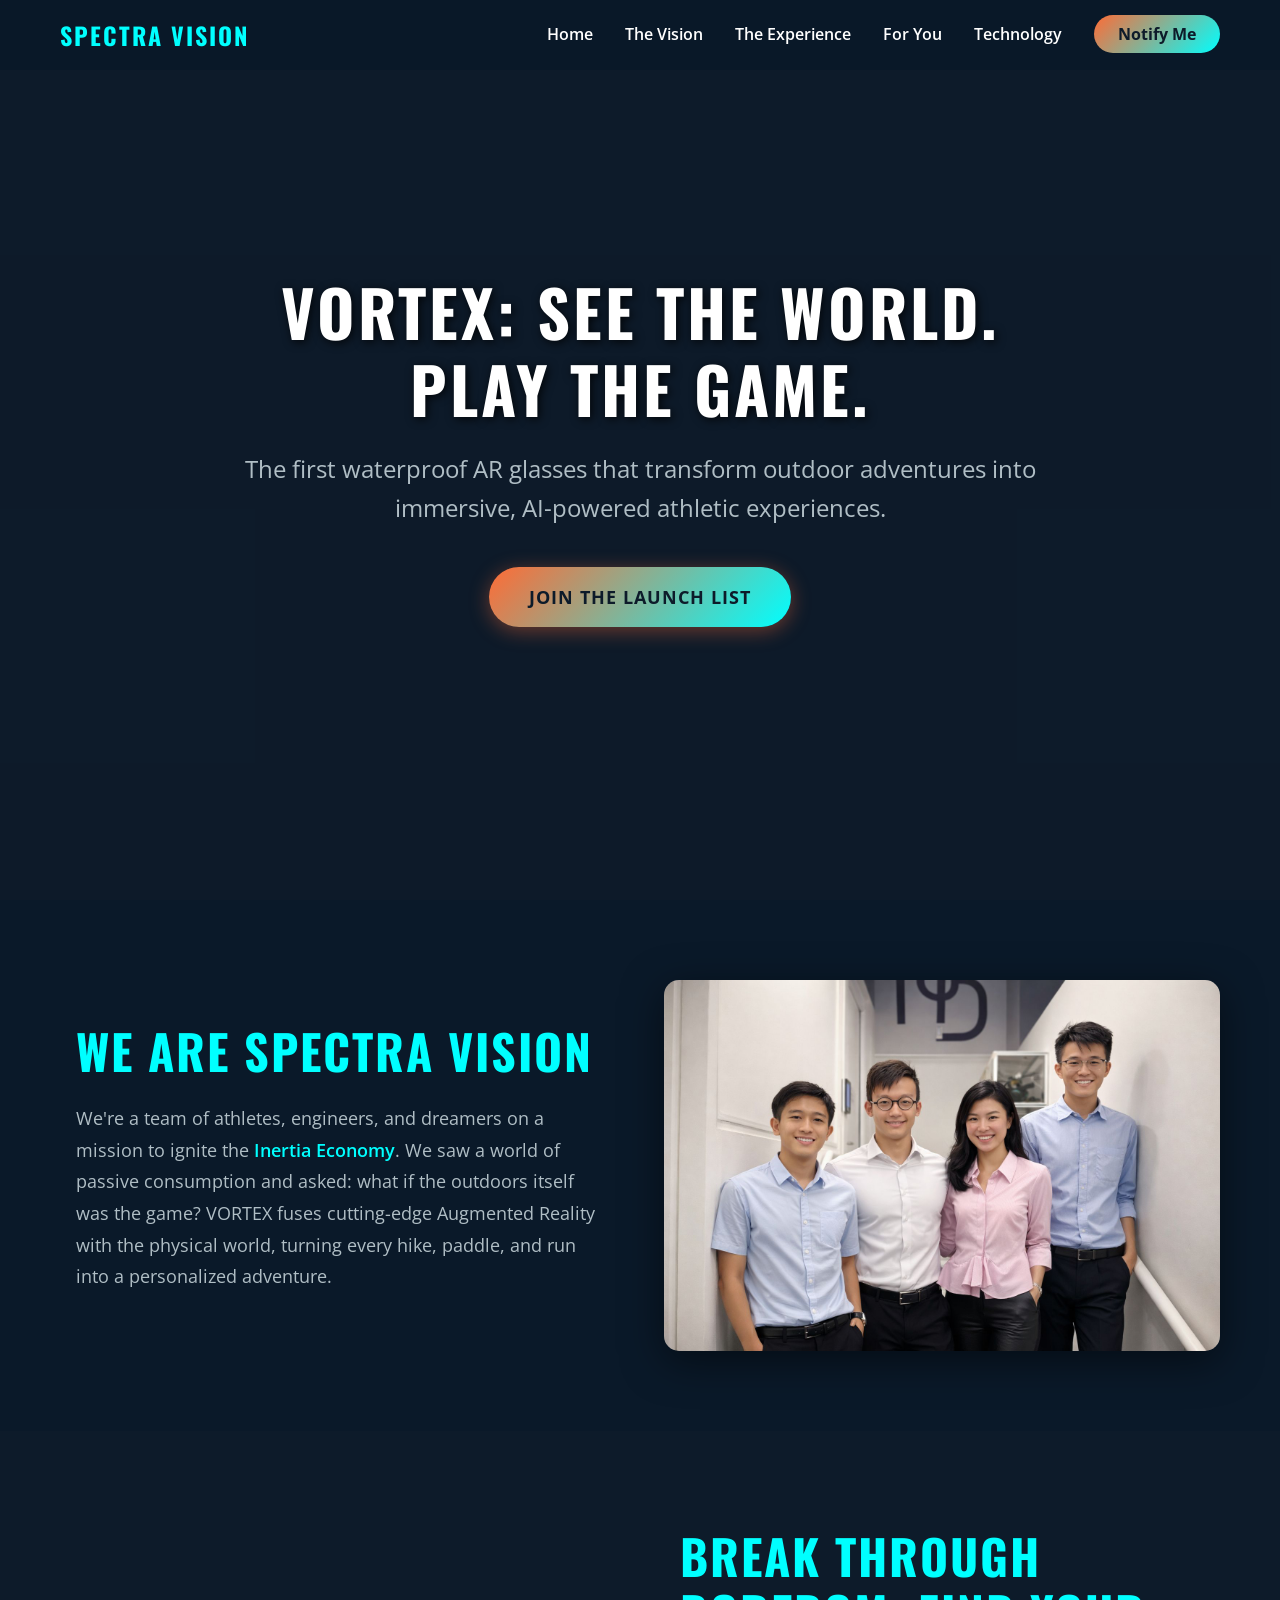
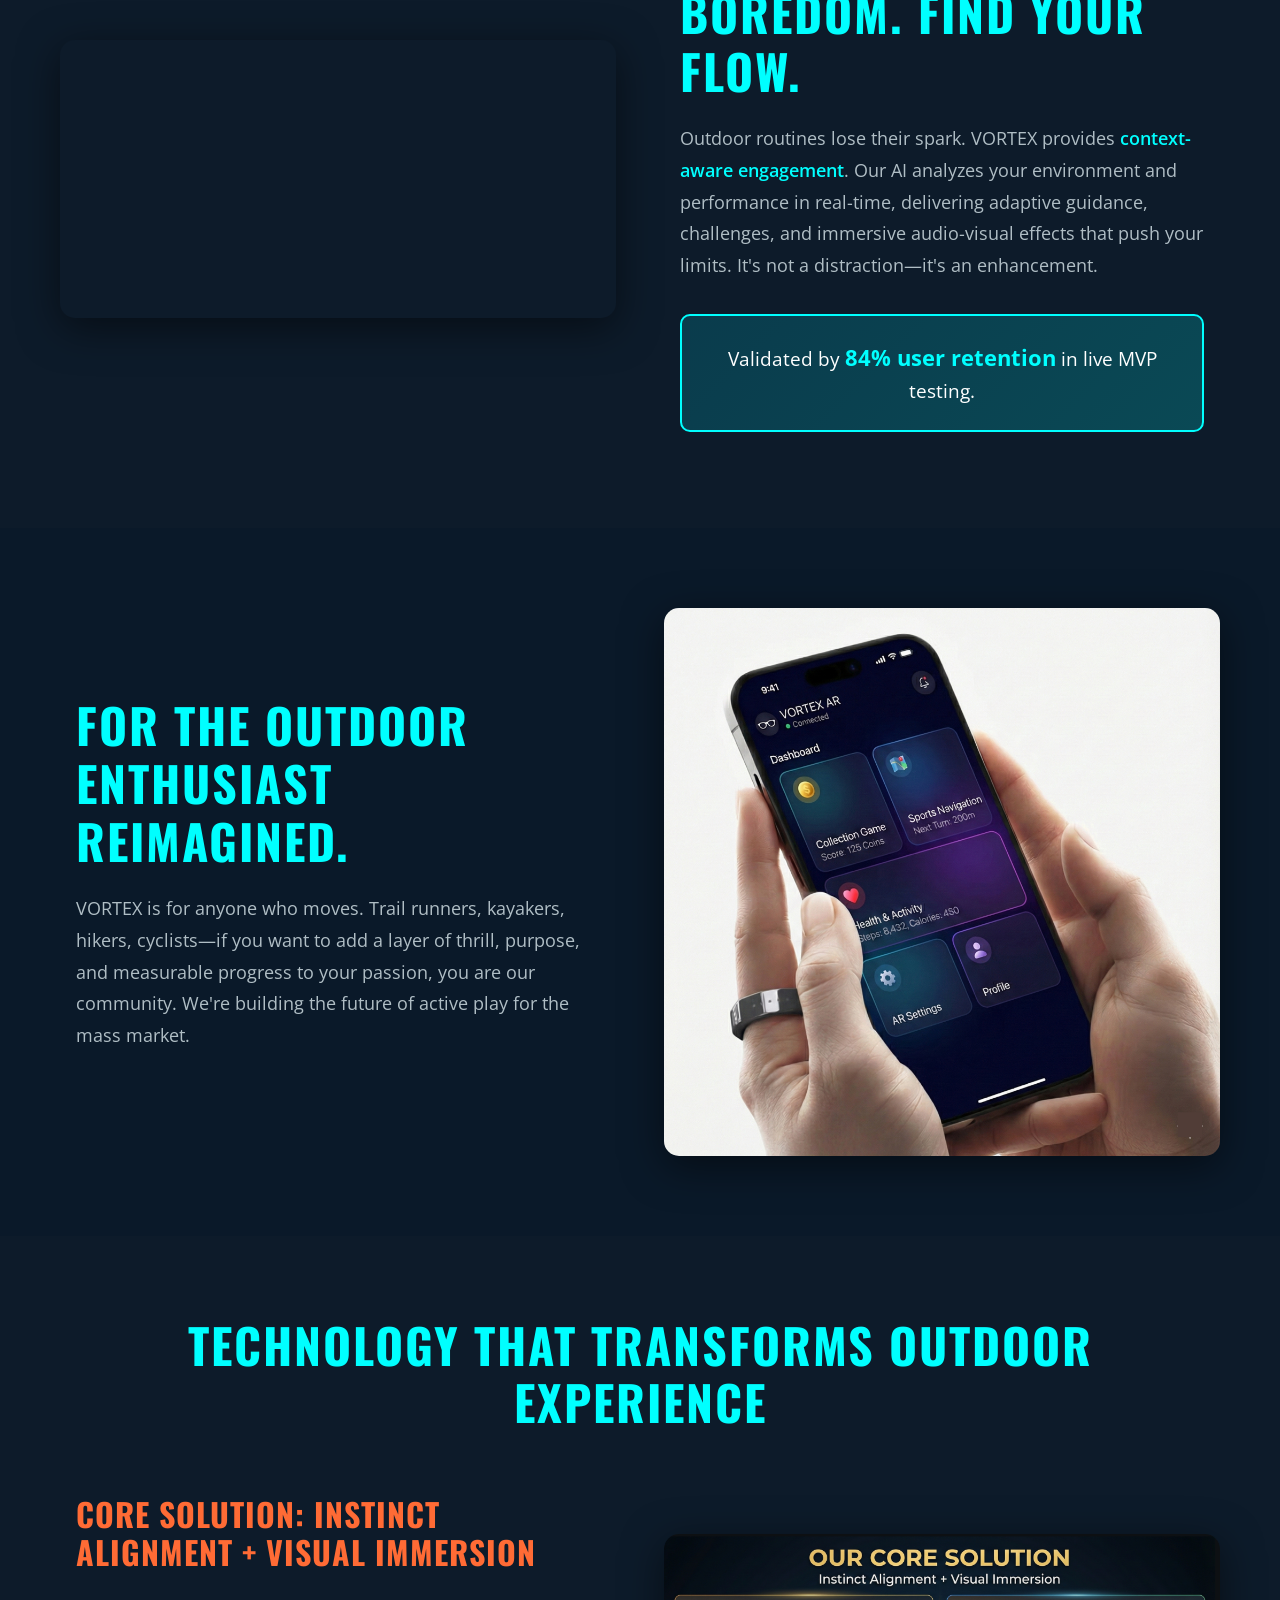
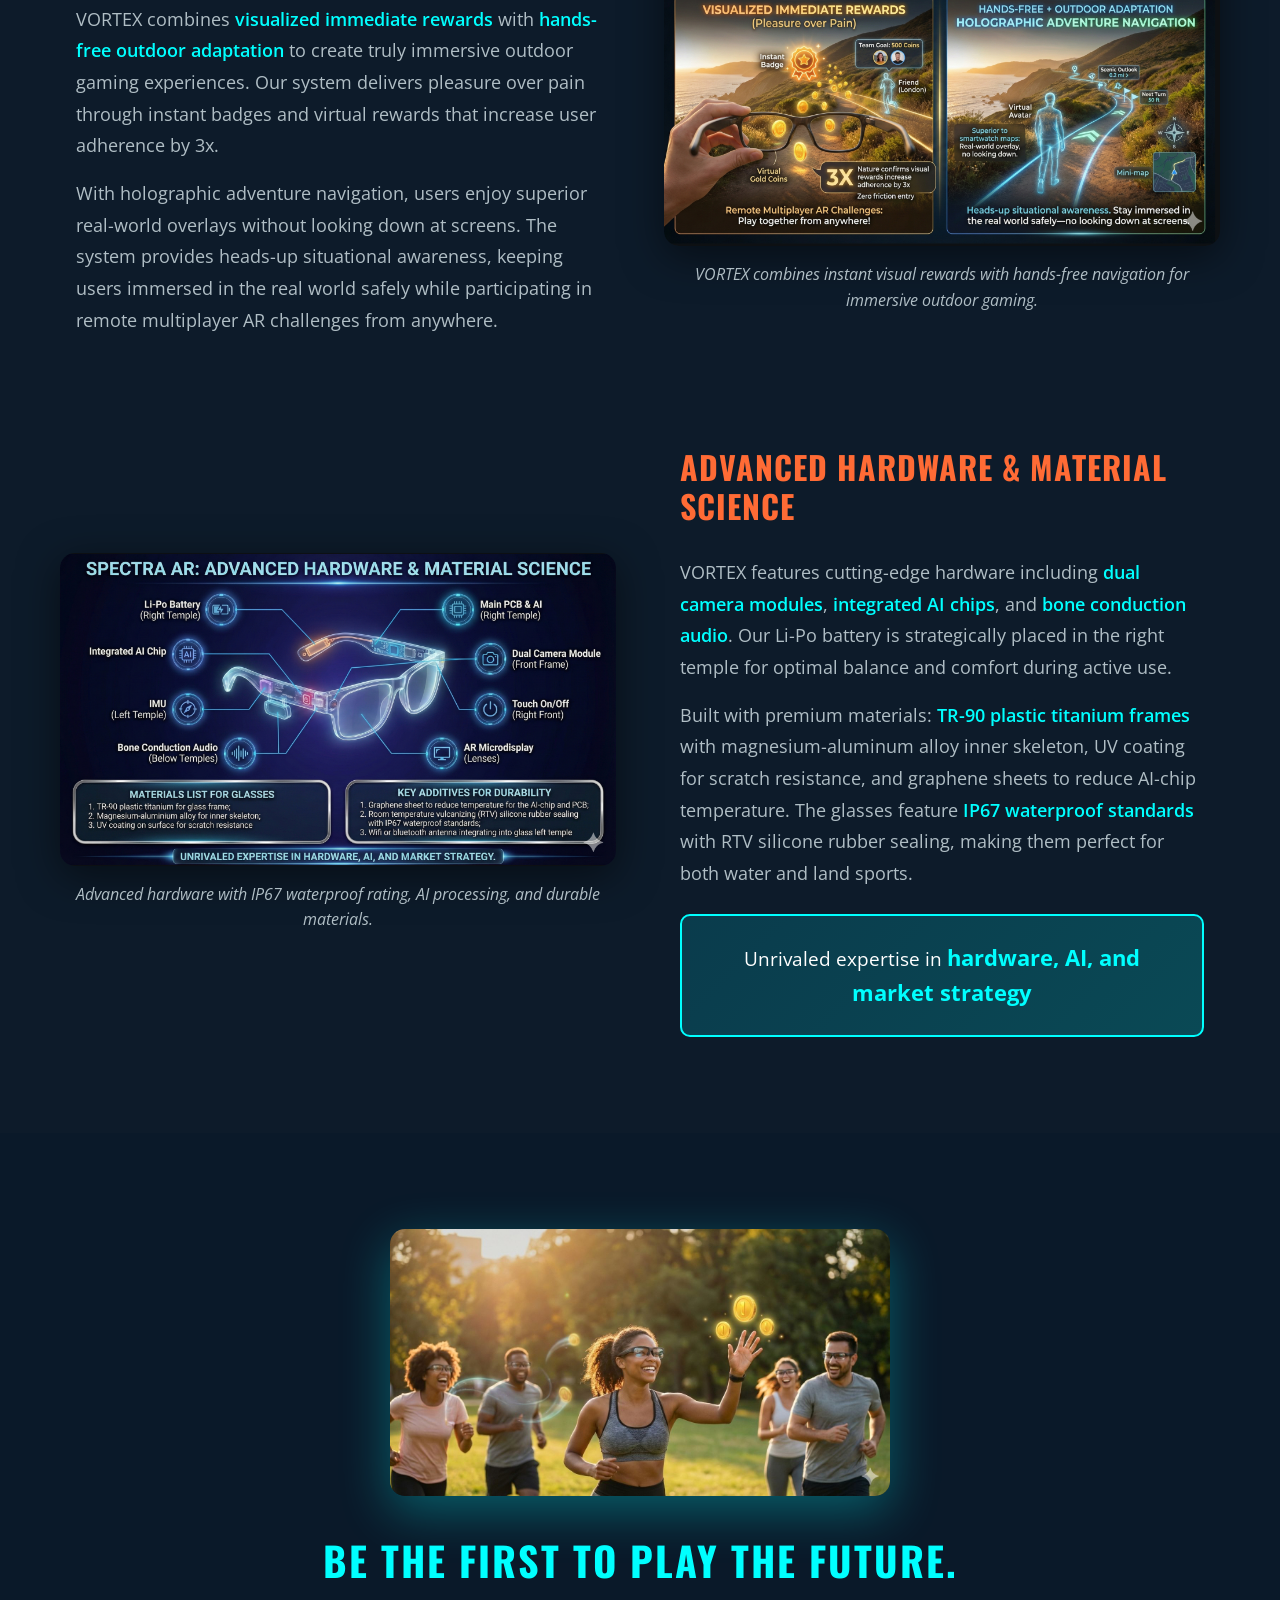
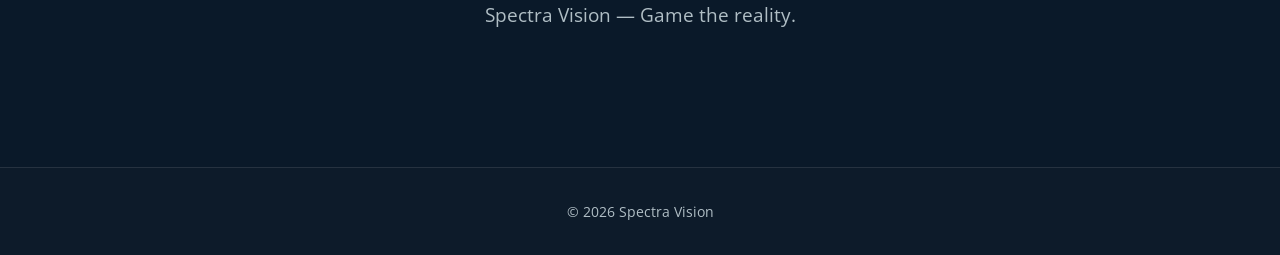
==== commit 39643cde: "Update video and thank you picture" ====
--- a/index.html
+++ b/index.html
@@ -42,7 +42,7 @@
     <section id="home" class="hero">
         <div class="hero-background">
             <video autoplay loop muted playsinline>
-              <source src="InnoX hero.mp4" type="video/mp4">
+              <source src="InnoX runner.mp4" type="video/mp4">
               Your browser does not support the video tag.
             </video>
             <div class="hero-overlay"></div>
@@ -162,7 +162,7 @@
     <section id="cta-section" class="cta-section">
         <div class="container">
             <div class="cta-content">
-                <img src="InnoX glasses.png" alt="VORTEX AR Gaming Glasses product shot" class="cta-product-image">
+                <img src="InnoX thank you.jpeg" alt="VORTEX AR Gaming Glasses product shot" class="cta-product-image">
                 <h2 class="cta-headline">Be the First to Play the Future.</h2>
                 <p class="cta-subheadline">Spectra Vision — Game the reality.</p>
                 <!--
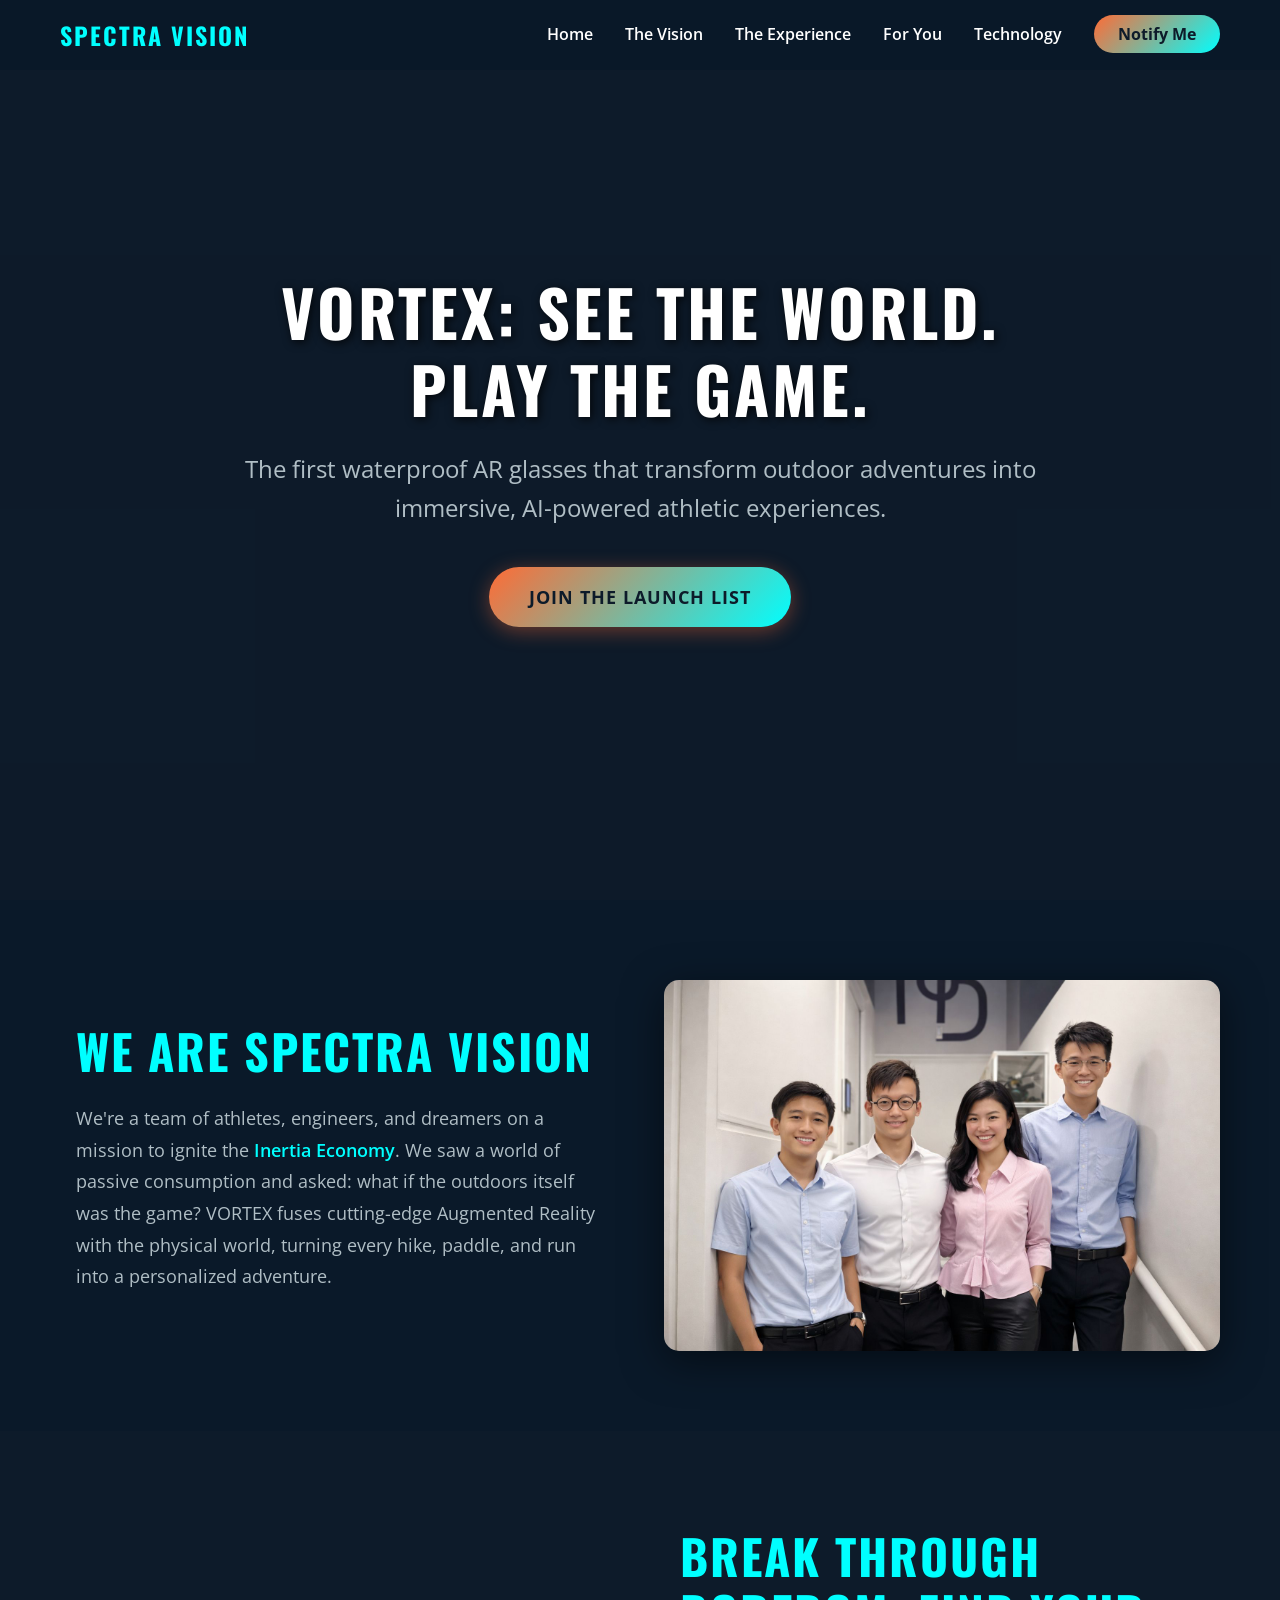
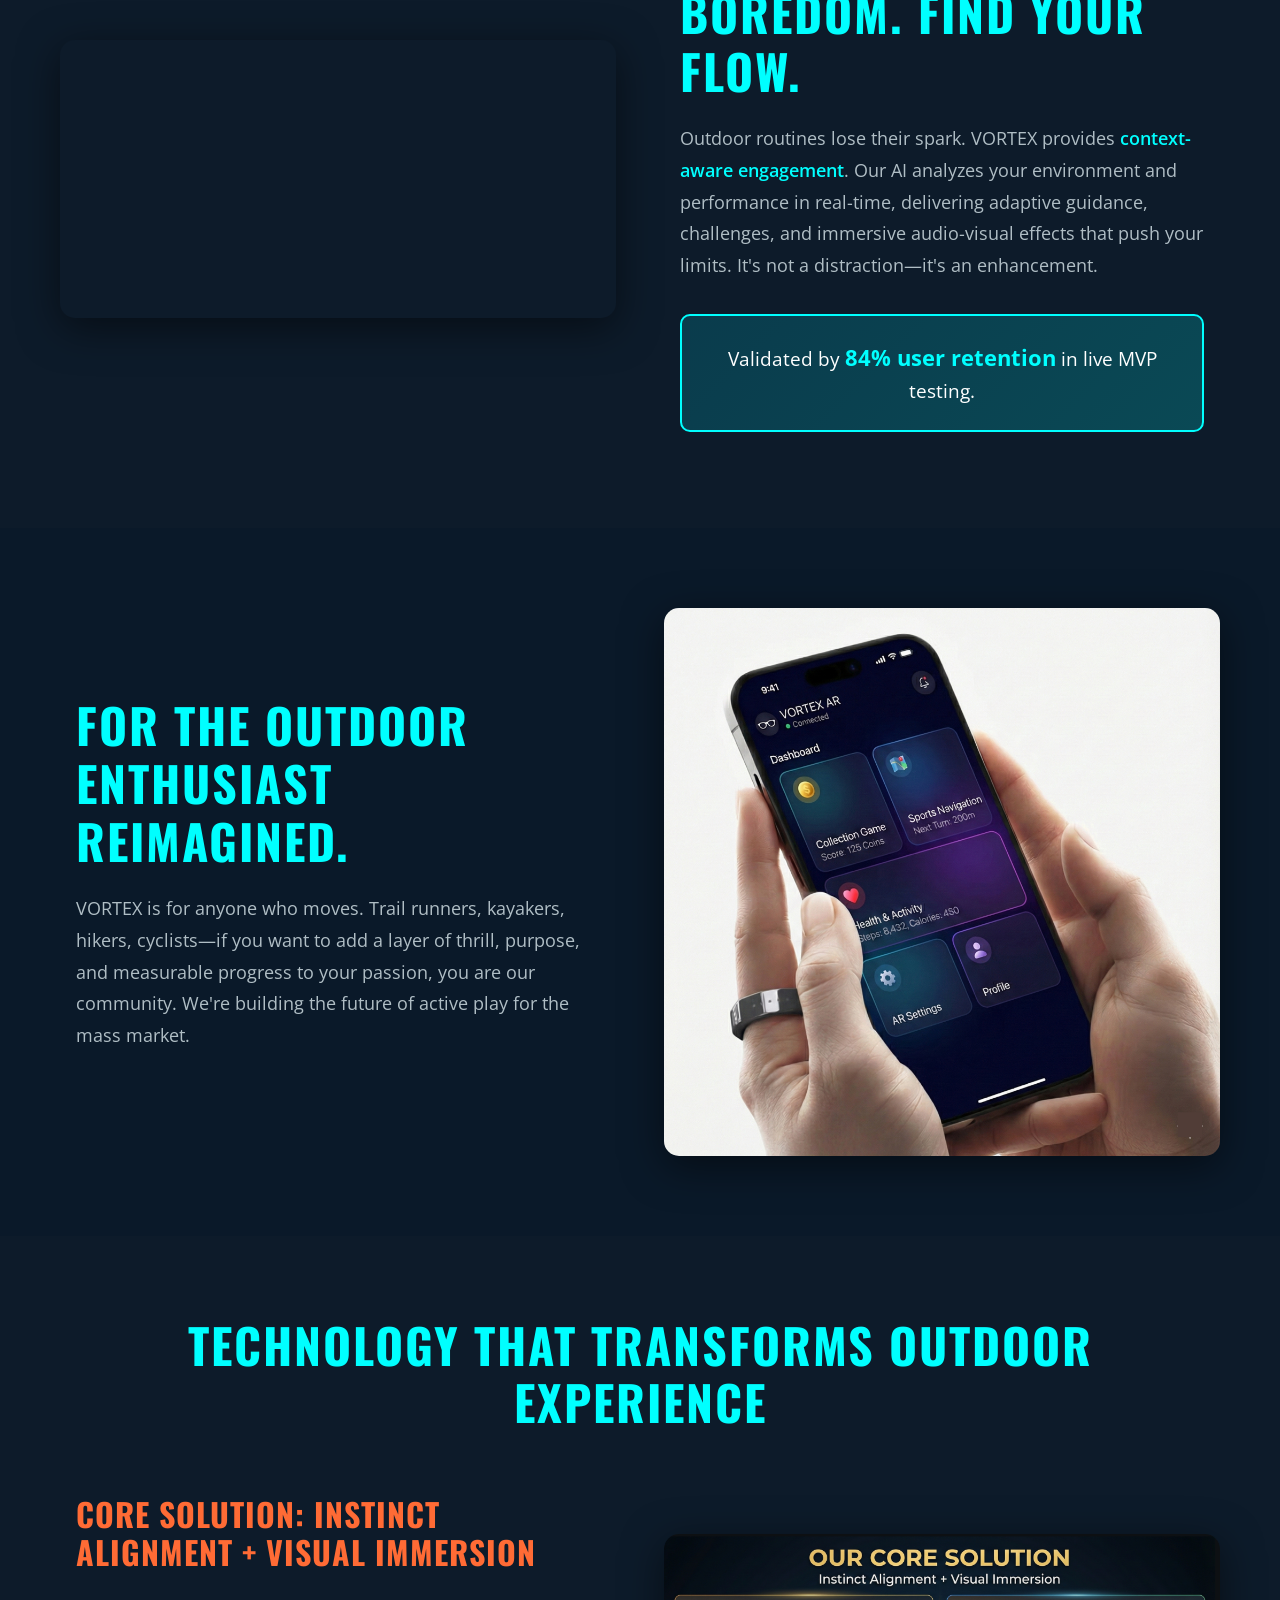
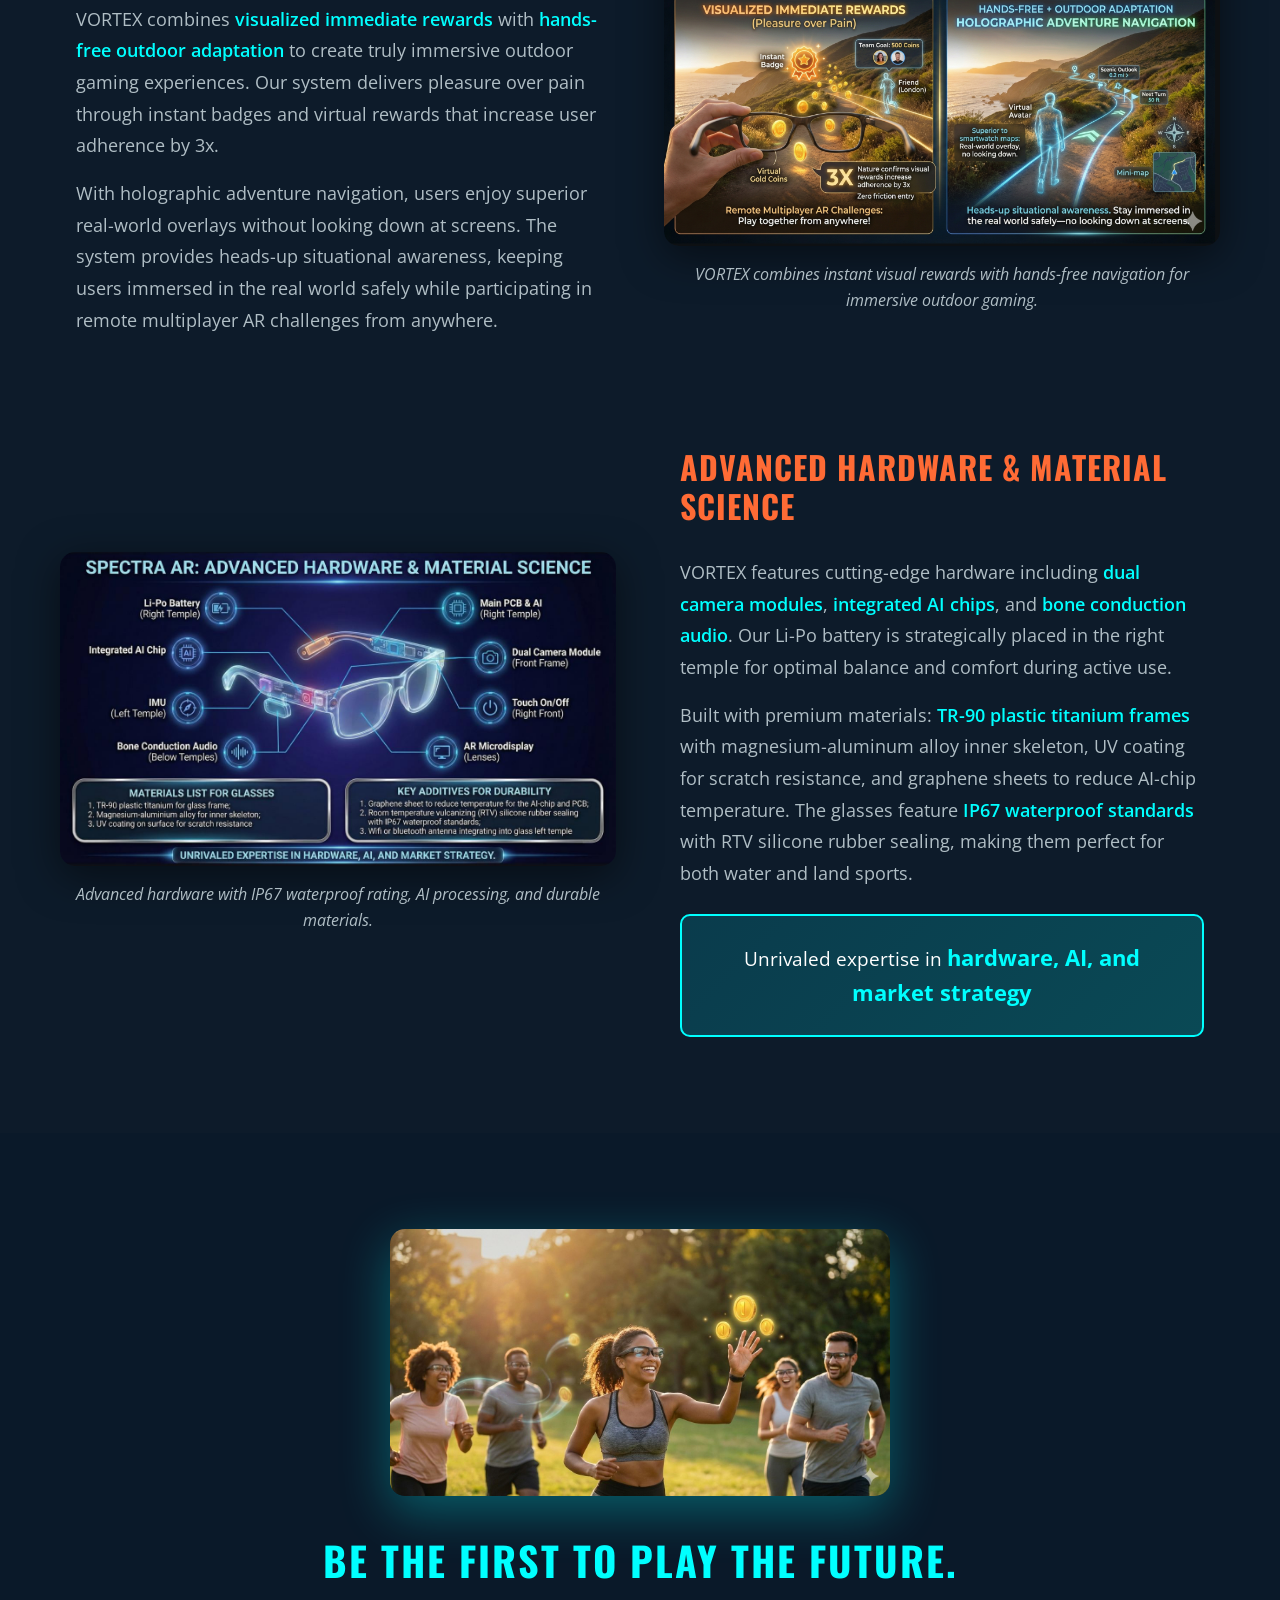
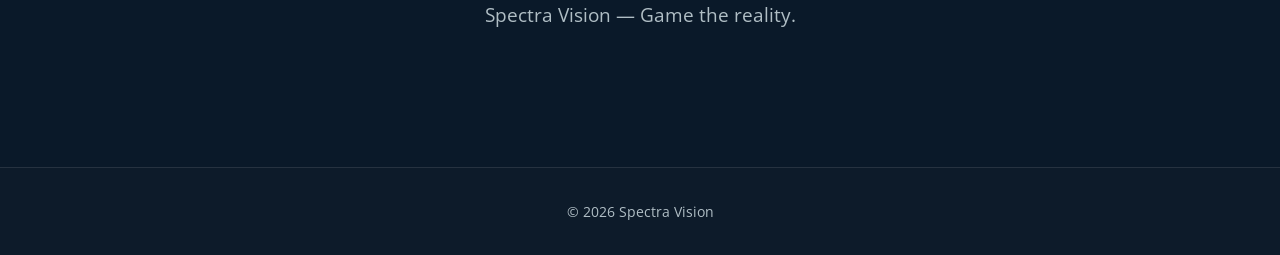
==== commit b6e96ecc: "Update the image for hardware" ====
--- a/index.html
+++ b/index.html
@@ -137,7 +137,7 @@
             <!-- Hardware Components Section -->
             <div class="two-column-grid reverse-mobile" style="margin-top: 4rem;">
                 <div class="column image-column">
-                    <img src="InnoX hardware.png" alt="VORTEX Hardware Components Diagram" class="rounded-image shadow-image">
+                    <img src="InnoX hardware.jpeg" alt="VORTEX Hardware Components Diagram" class="rounded-image shadow-image">
                     <p class="chart-caption" style="margin-top: 1rem; text-align: center;">
                         Advanced hardware with IP67 waterproof rating, AI processing, and durable materials.
                     </p>
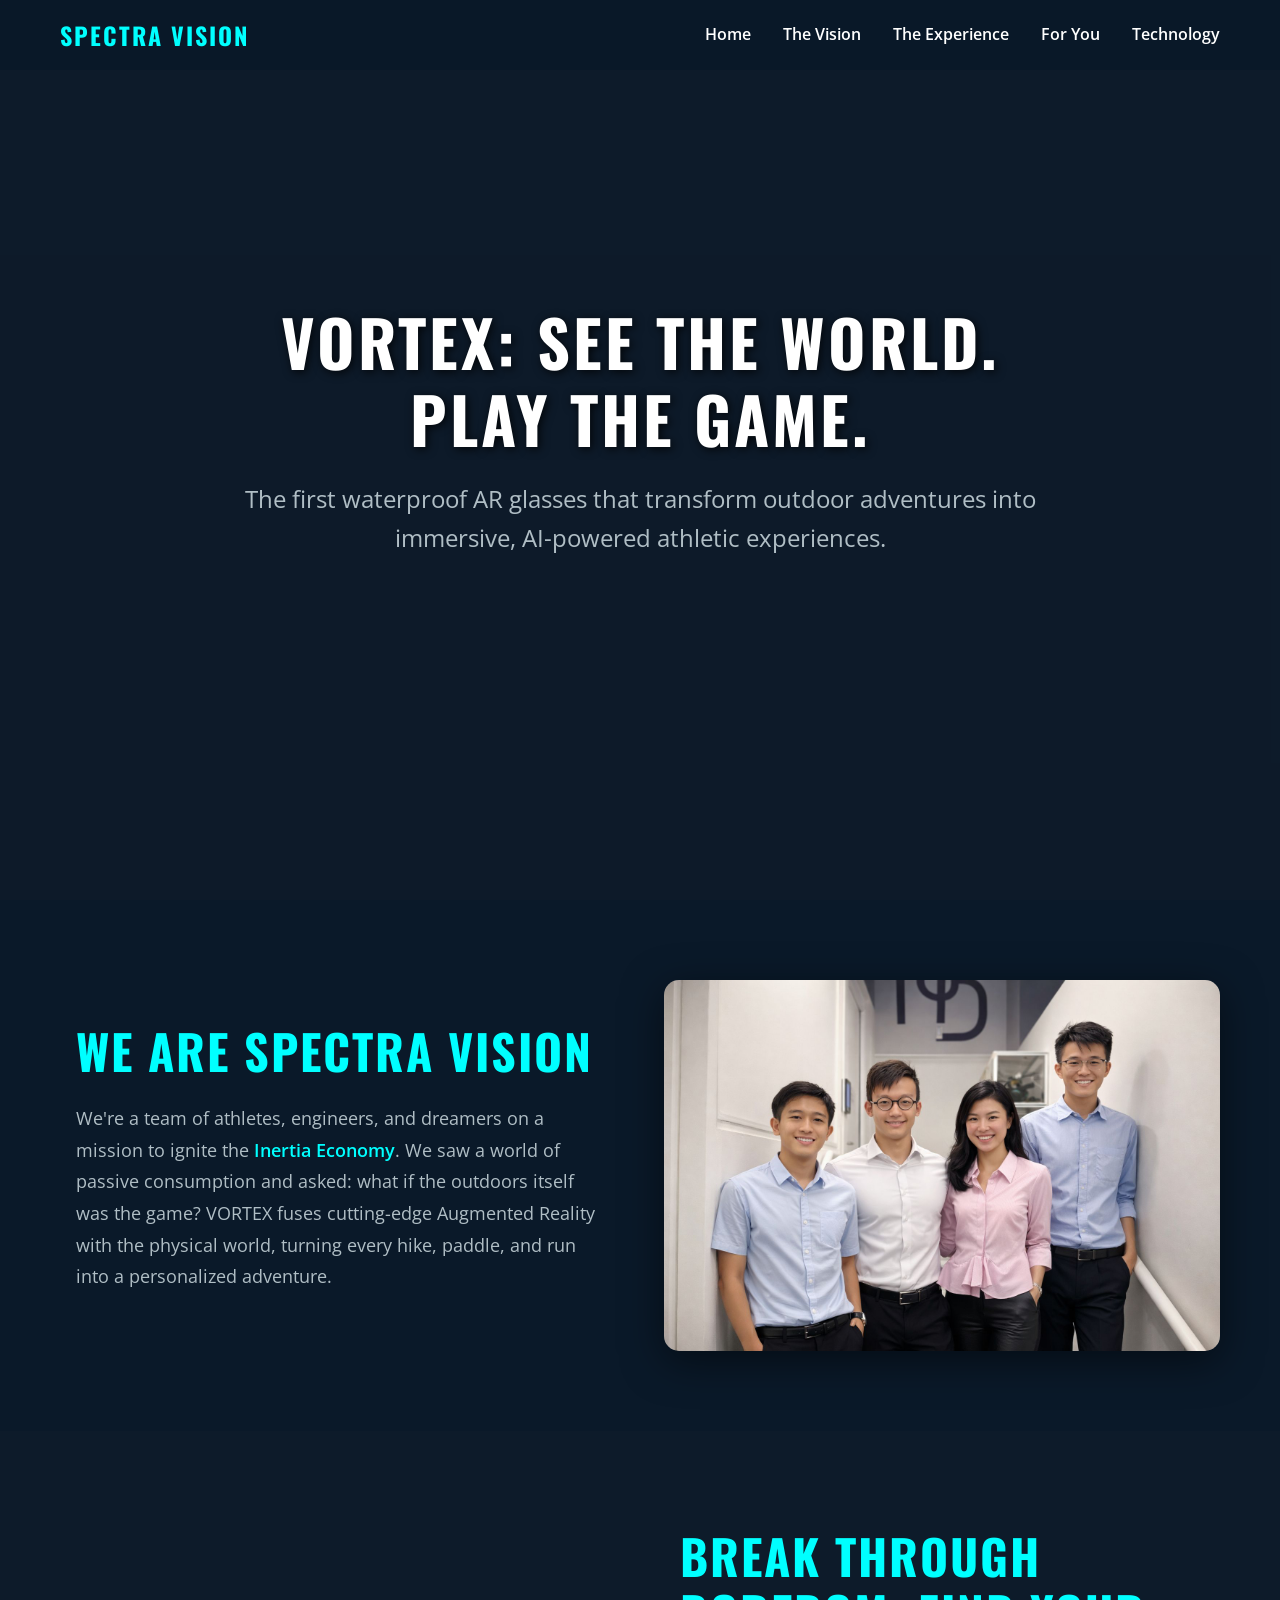
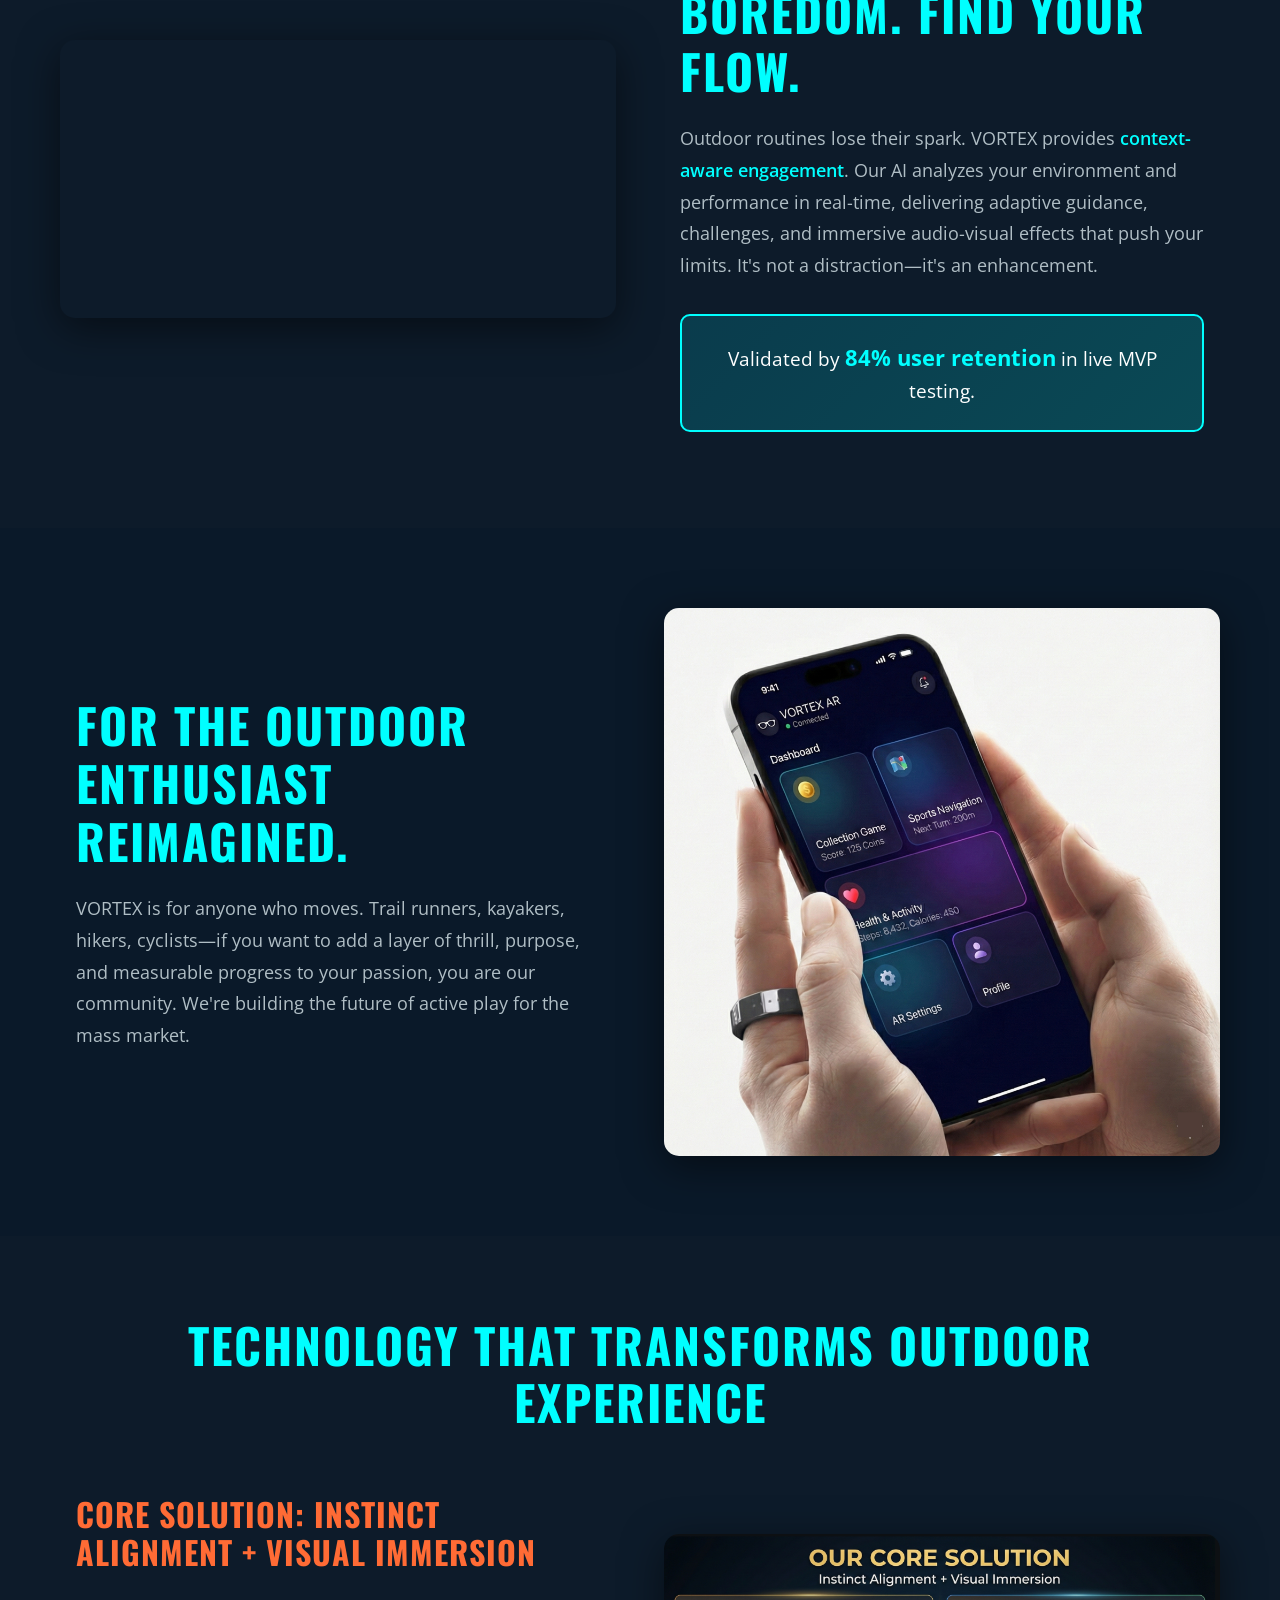
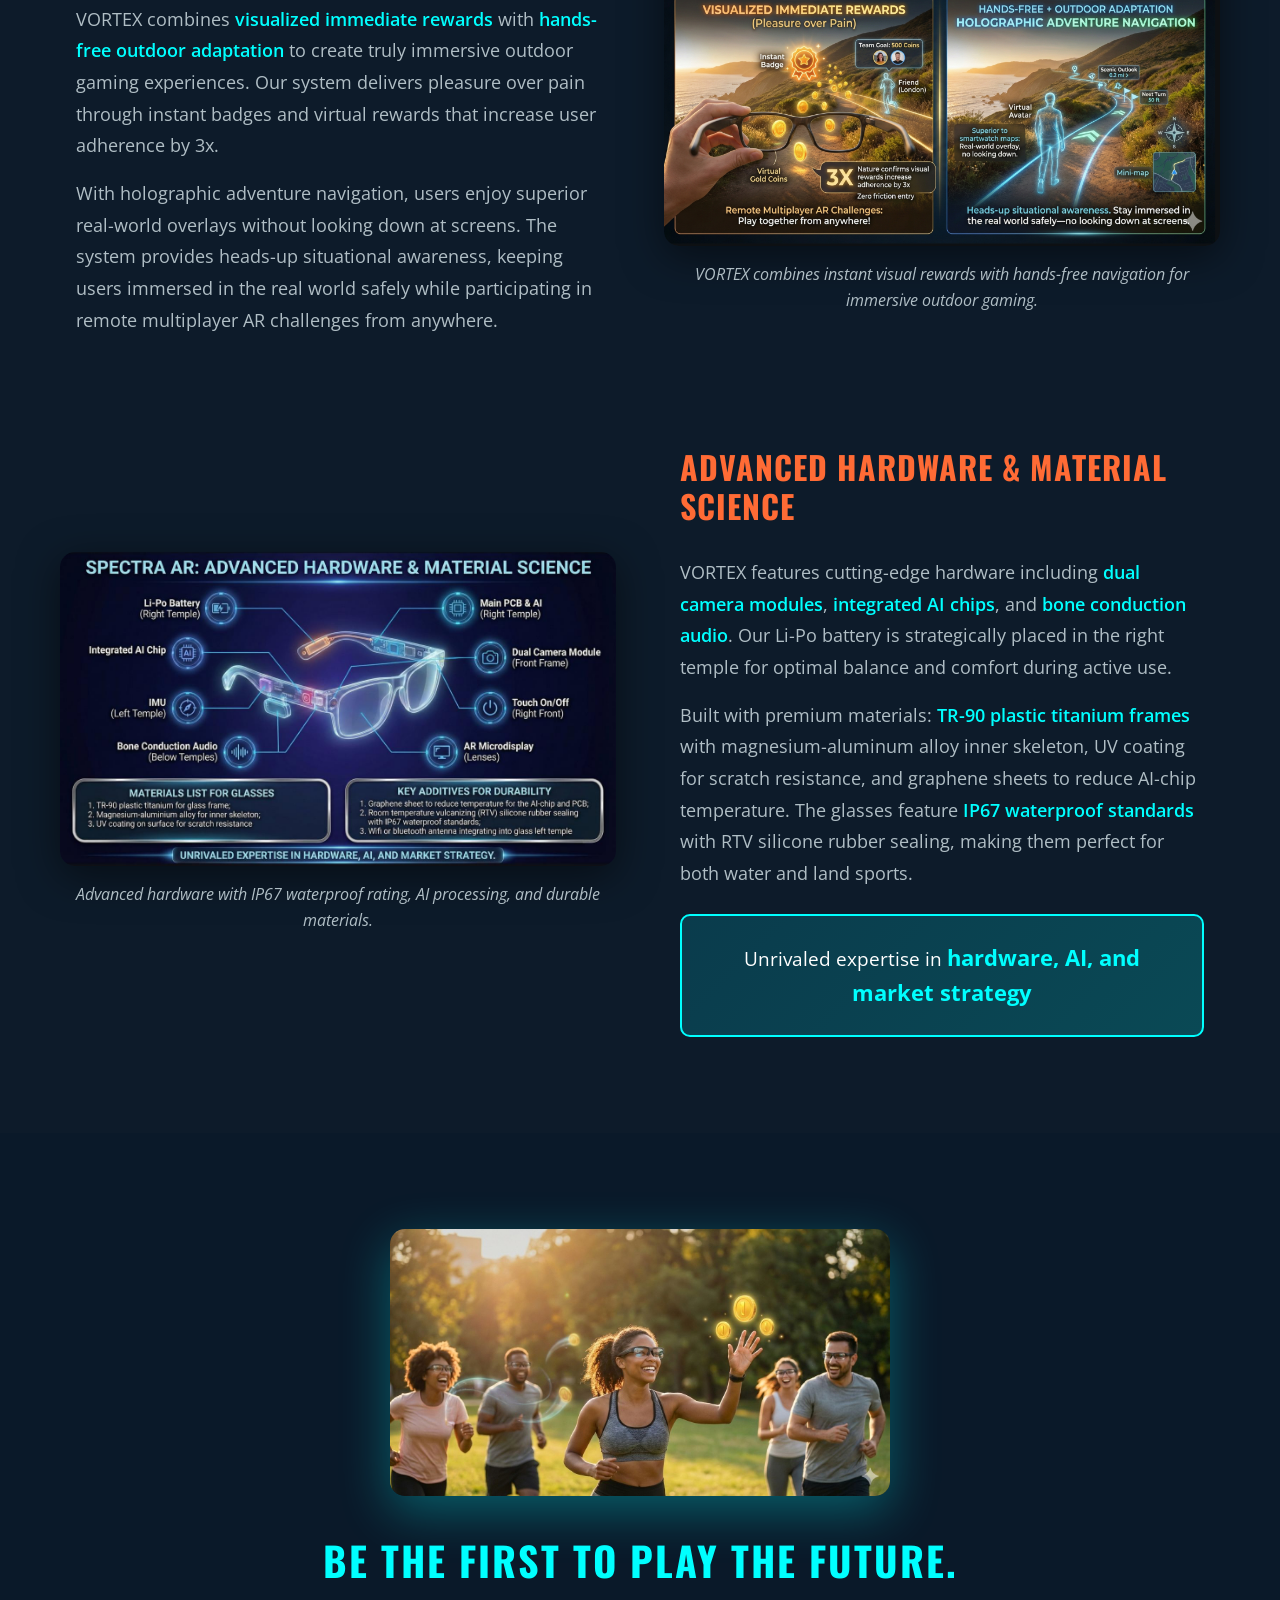
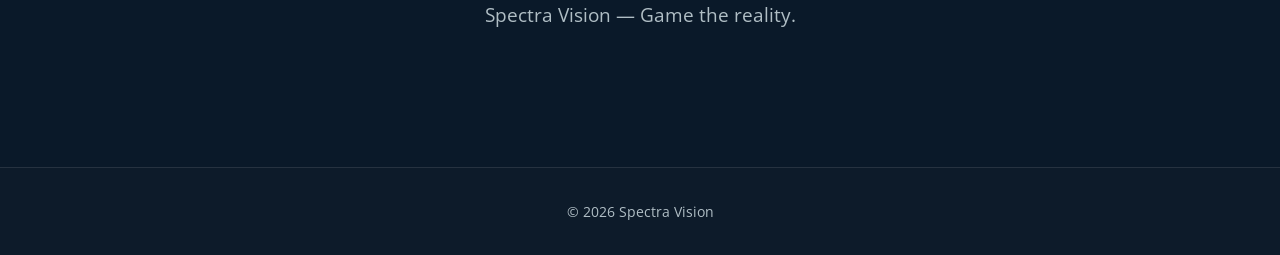
==== commit a428ceae: "Remove the "Notify Me" button" ====
--- a/index.html
+++ b/index.html
@@ -33,7 +33,6 @@
                 <li><a href="#experience" class="nav-link">The Experience</a></li>
                 <li><a href="#built-for-you" class="nav-link">For You</a></li>
                 <li><a href="#technology" class="nav-link">Technology</a></li>
-                <li><a href="#cta-section" class="nav-link cta-button">Notify Me</a></li>
             </ul>
         </div>
     </nav>
@@ -42,7 +41,7 @@
     <section id="home" class="hero">
         <div class="hero-background">
             <video autoplay loop muted playsinline>
-              <source src="InnoX runner.mp4" type="video/mp4">
+              <source src="InnoX hero.mp4" type="video/mp4">
               Your browser does not support the video tag.
             </video>
             <div class="hero-overlay"></div>
@@ -50,7 +49,6 @@
         <div class="hero-content">
             <h1 class="hero-headline">VORTEX: See the World. Play the Game.</h1>
             <p class="hero-subheadline">The first waterproof AR glasses that transform outdoor adventures into immersive, AI-powered athletic experiences.</p>
-            <a href="#cta-section" class="btn-primary">Join the Launch List</a>
         </div>
     </section>
 
@@ -75,7 +73,7 @@
             <div class="two-column-grid reverse-mobile">
                 <div class="column image-column">
                     <video autoplay loop muted playsinline>
-                      <source src="InnoX dude running.mp4" type="video/mp4">
+                      <source src="InnoX runner.mp4" type="video/mp4">
                       Your browser does not support the video tag.
                     </video>
                 </div>
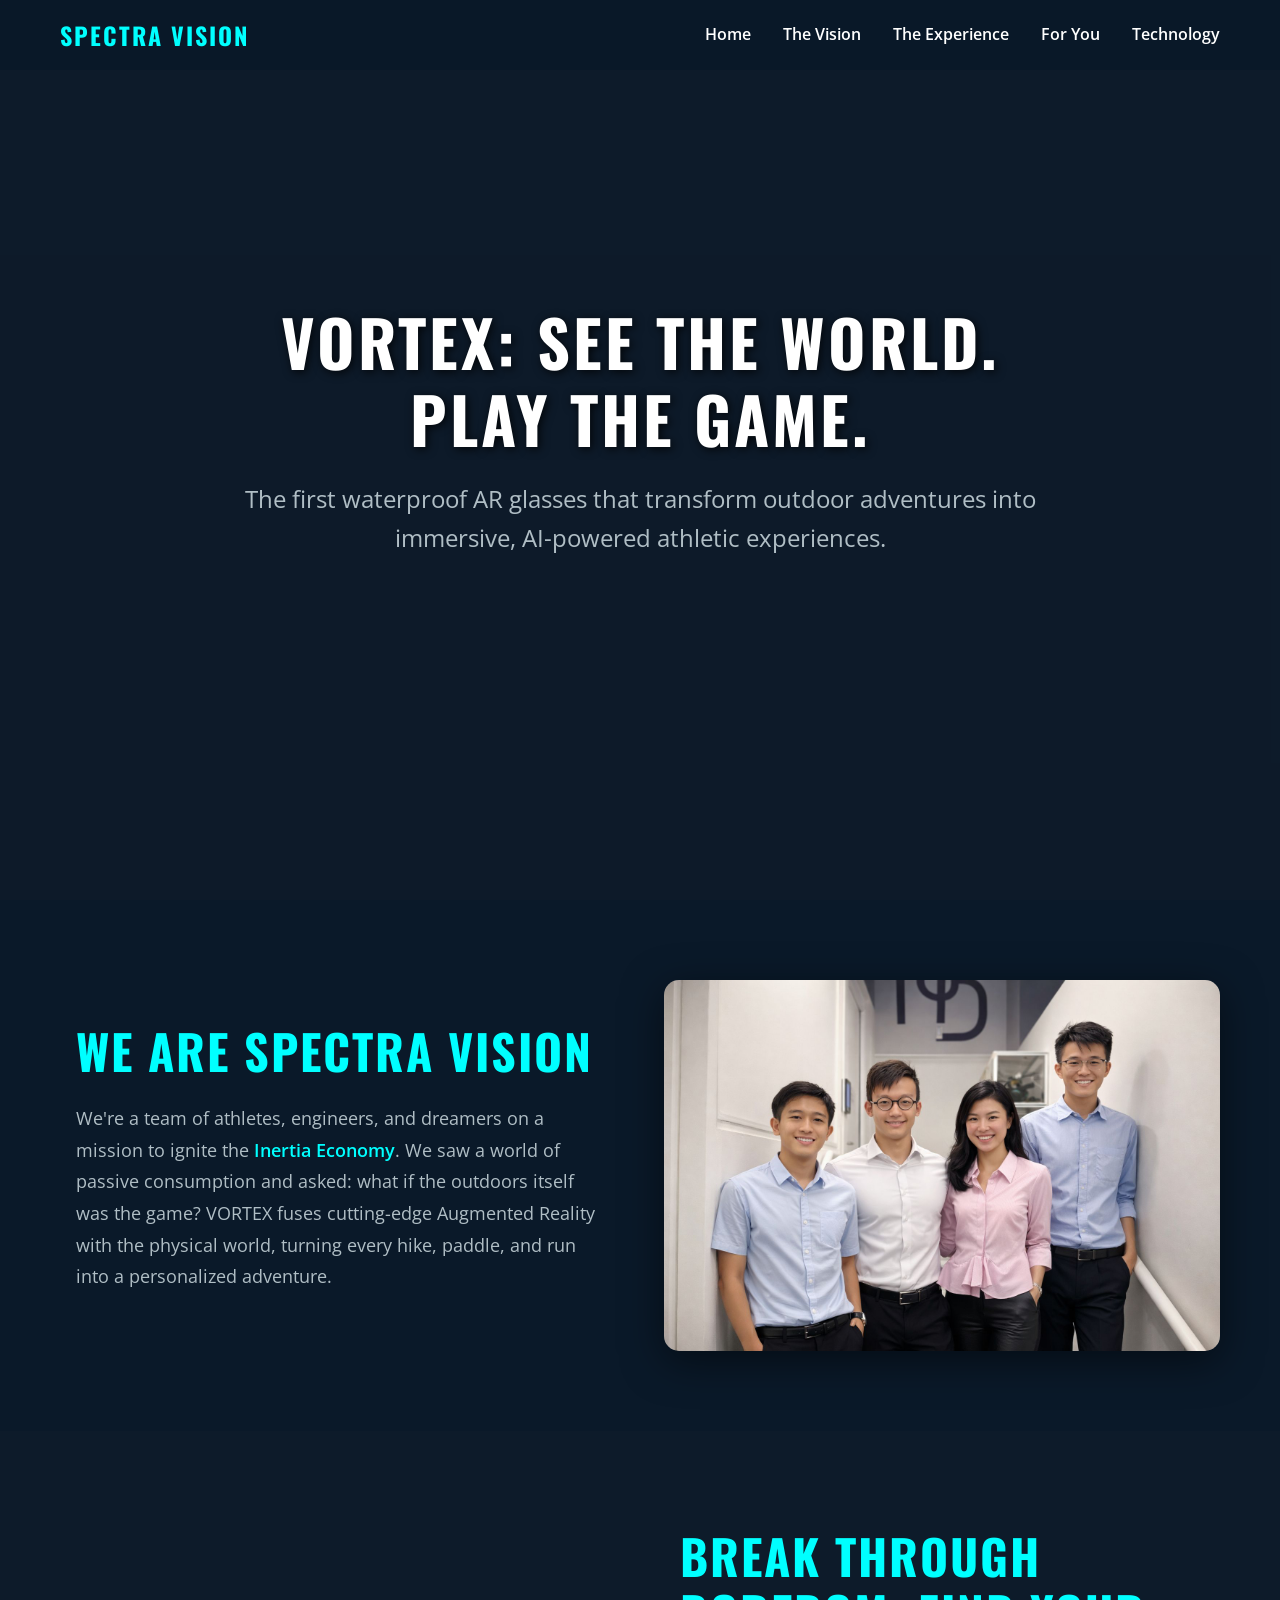
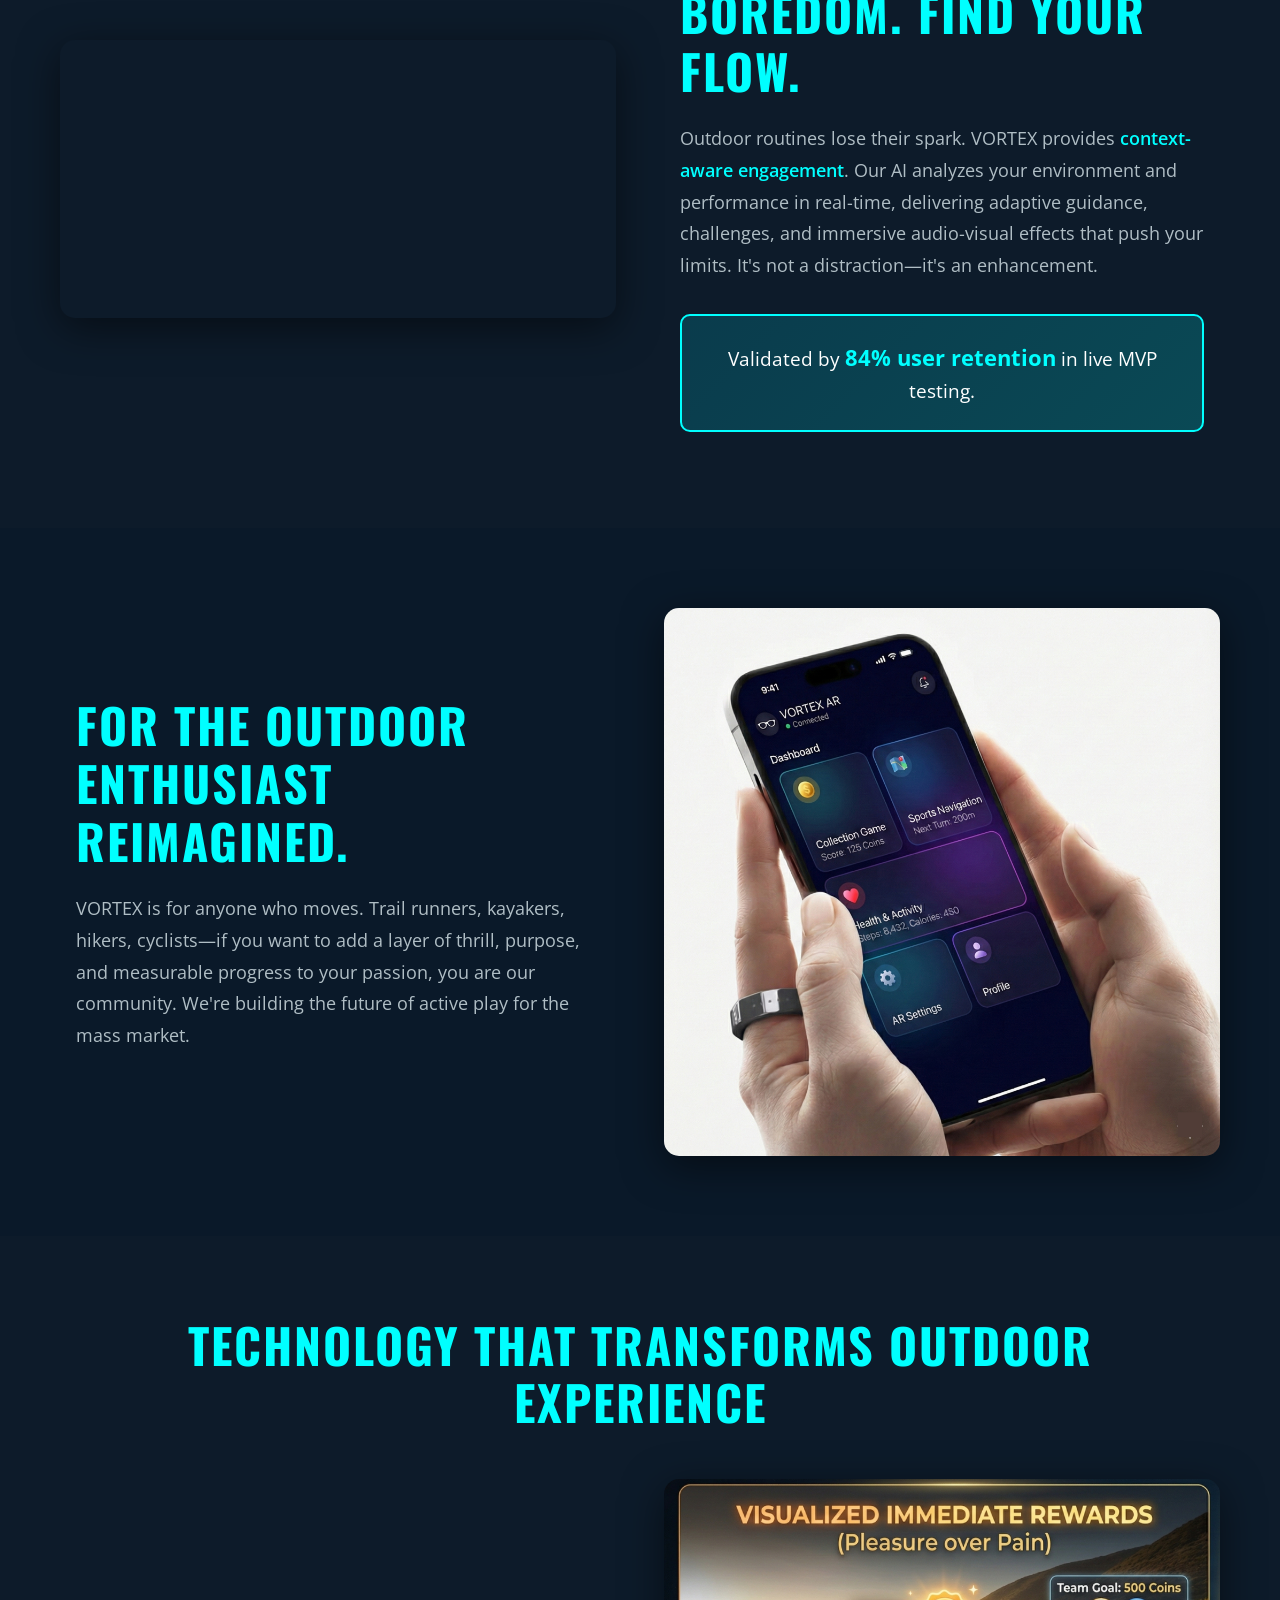
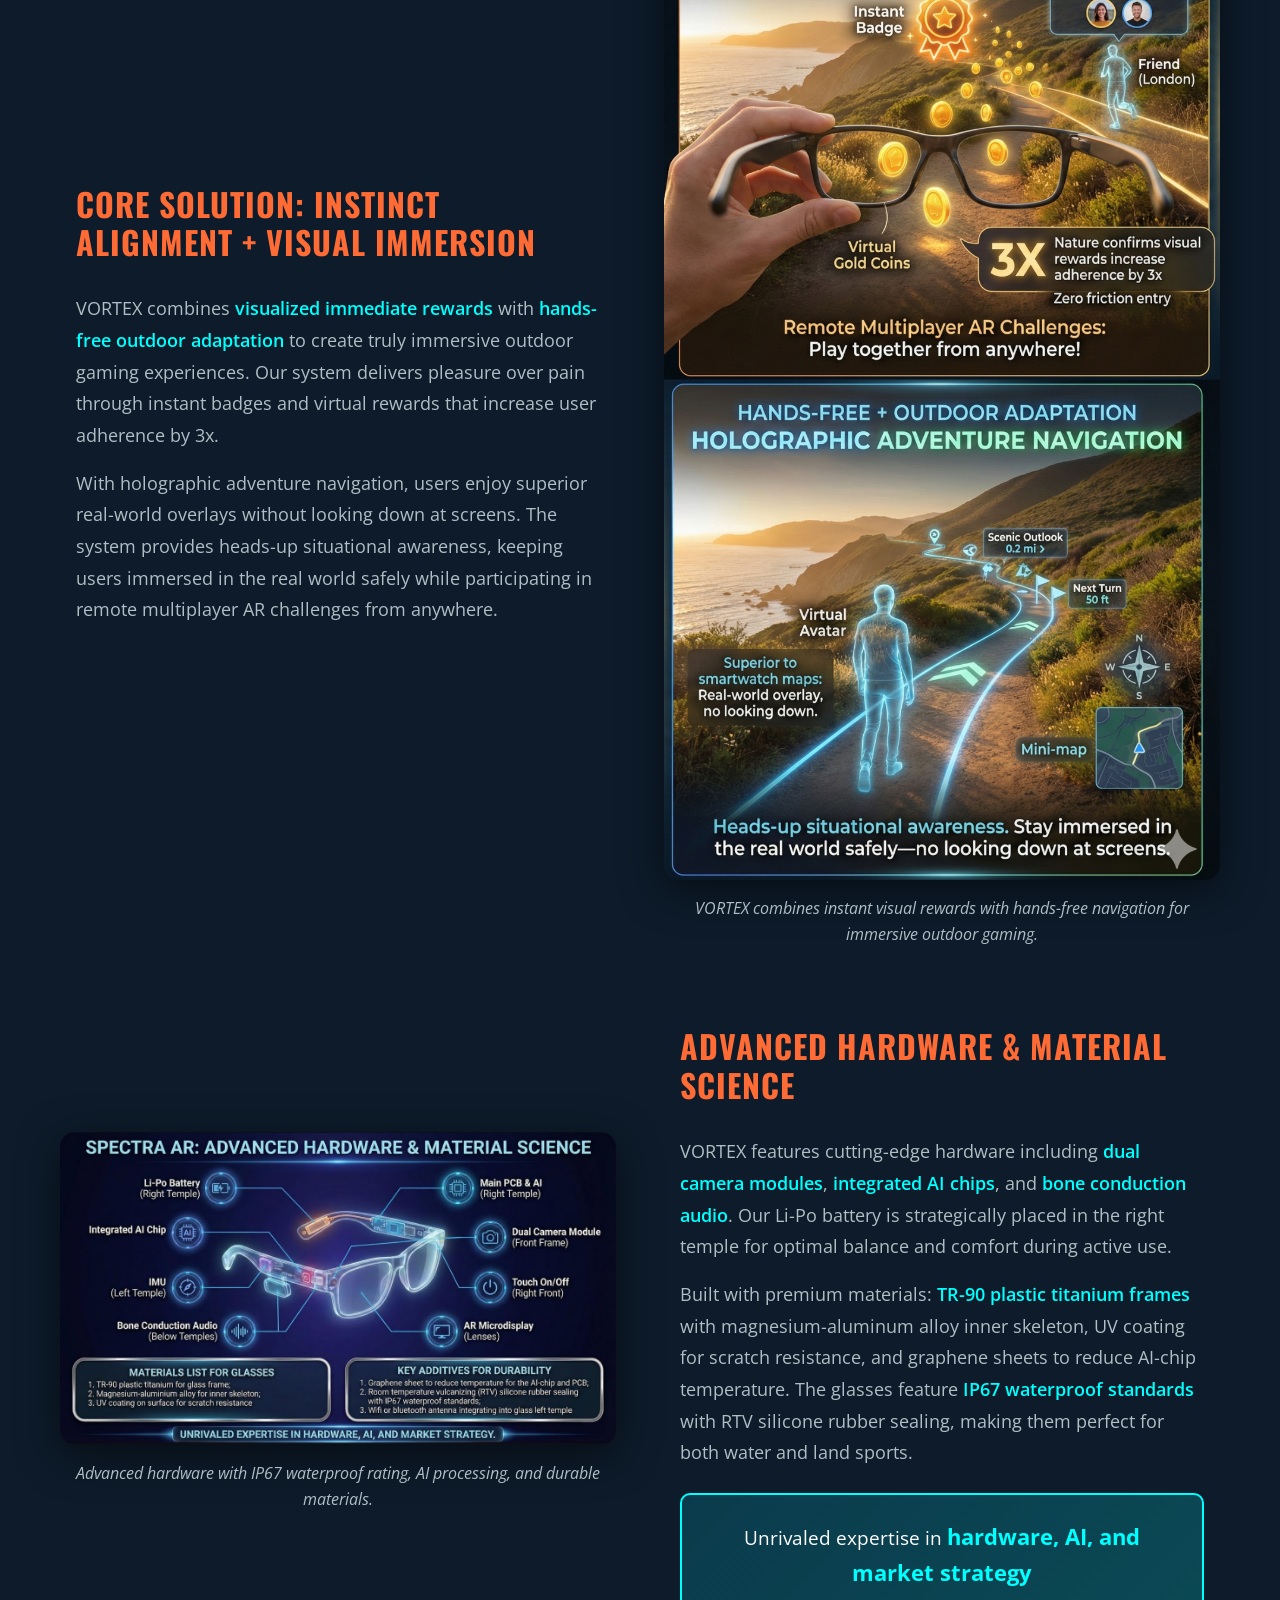
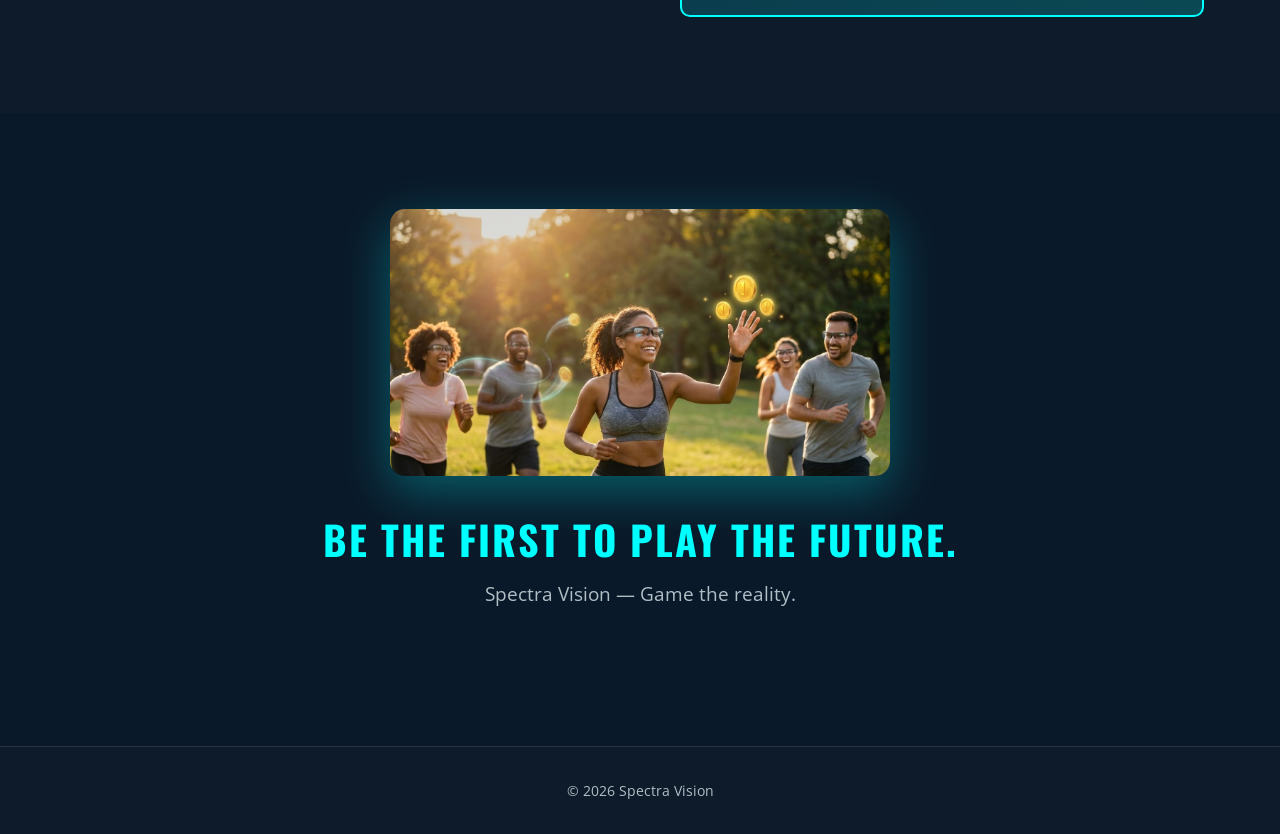
==== commit 6940cab7: "Change the solution image to a vertical orientation" ====
--- a/index.html
+++ b/index.html
@@ -125,7 +125,7 @@
                     -->
                 </div>
                 <div class="column image-column">
-                    <img src="InnoX solution.png" alt="VORTEX Core Solution Diagram" class="rounded-image shadow-image">
+                    <img src="InnoX solution vertically.png" alt="VORTEX Core Solution Diagram" class="rounded-image shadow-image">
                     <p class="chart-caption" style="margin-top: 1rem; text-align: center;">
                         VORTEX combines instant visual rewards with hands-free navigation for immersive outdoor gaming.
                     </p>
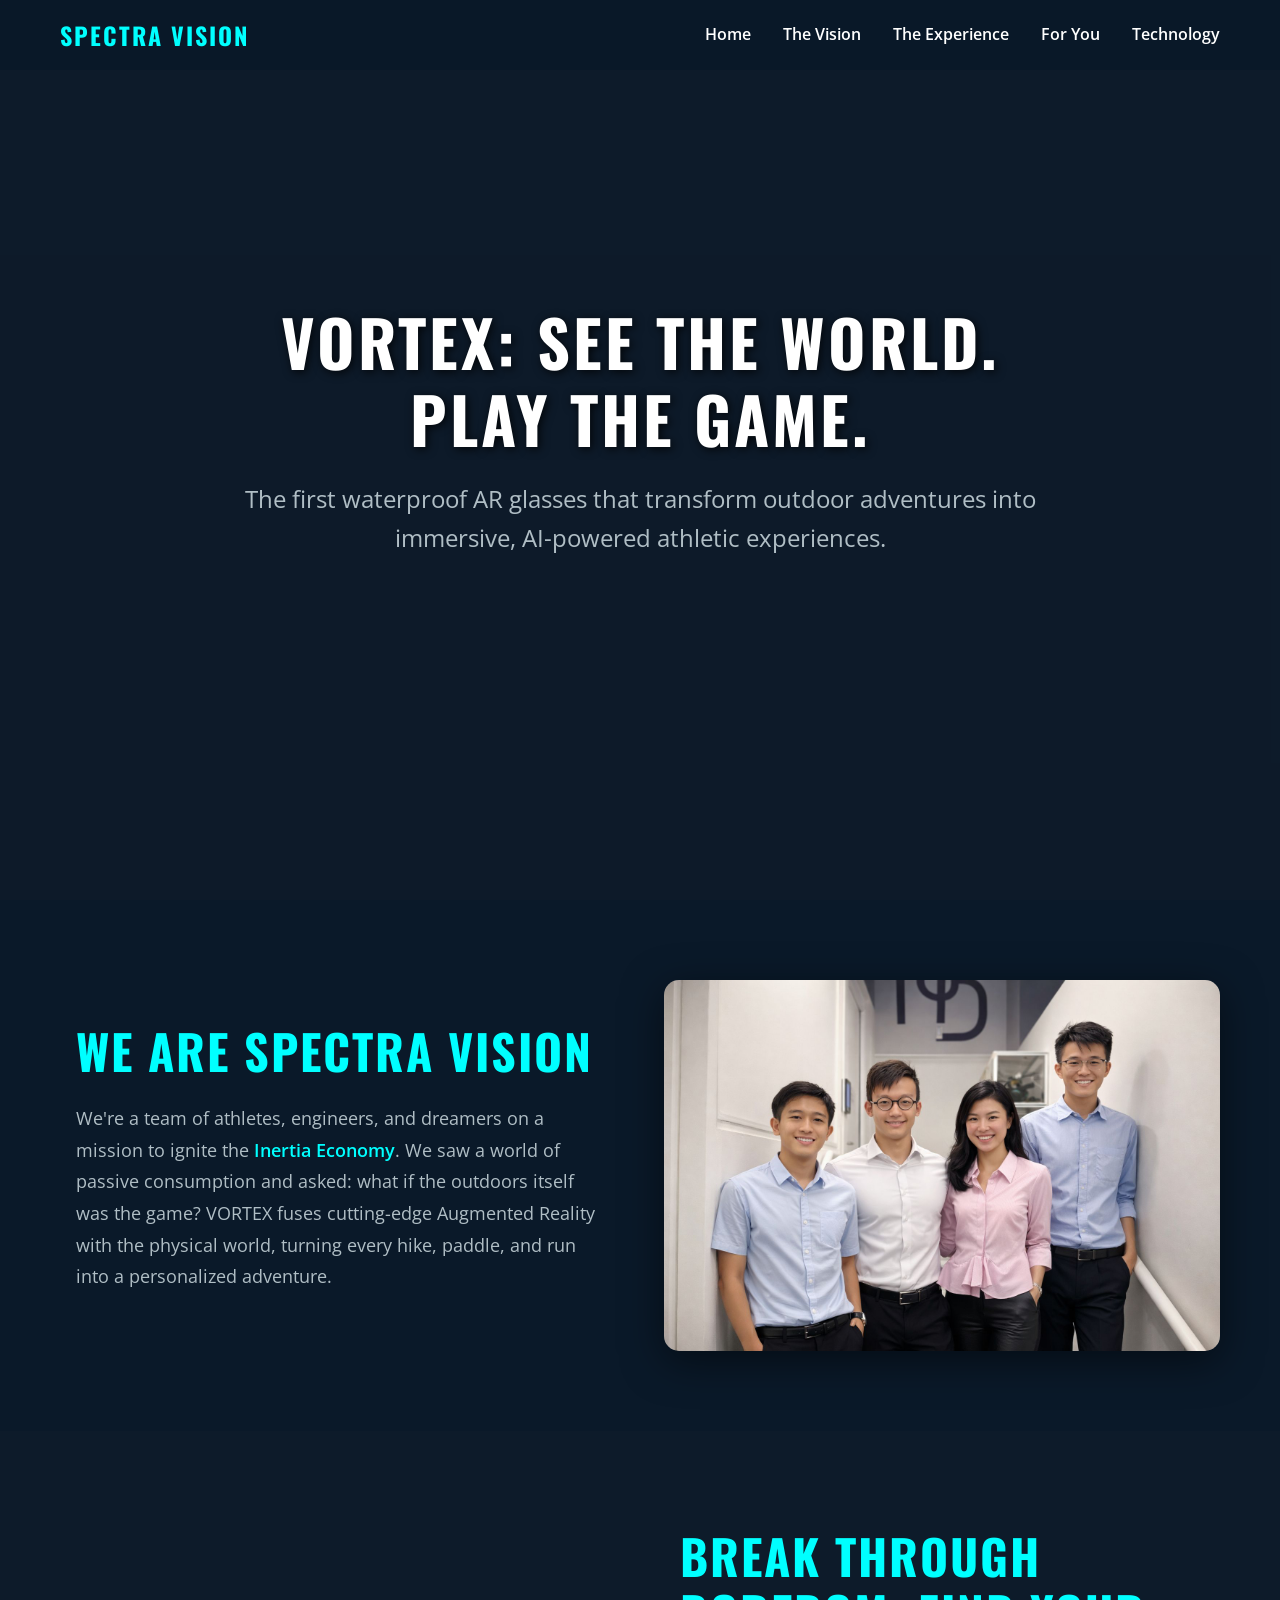
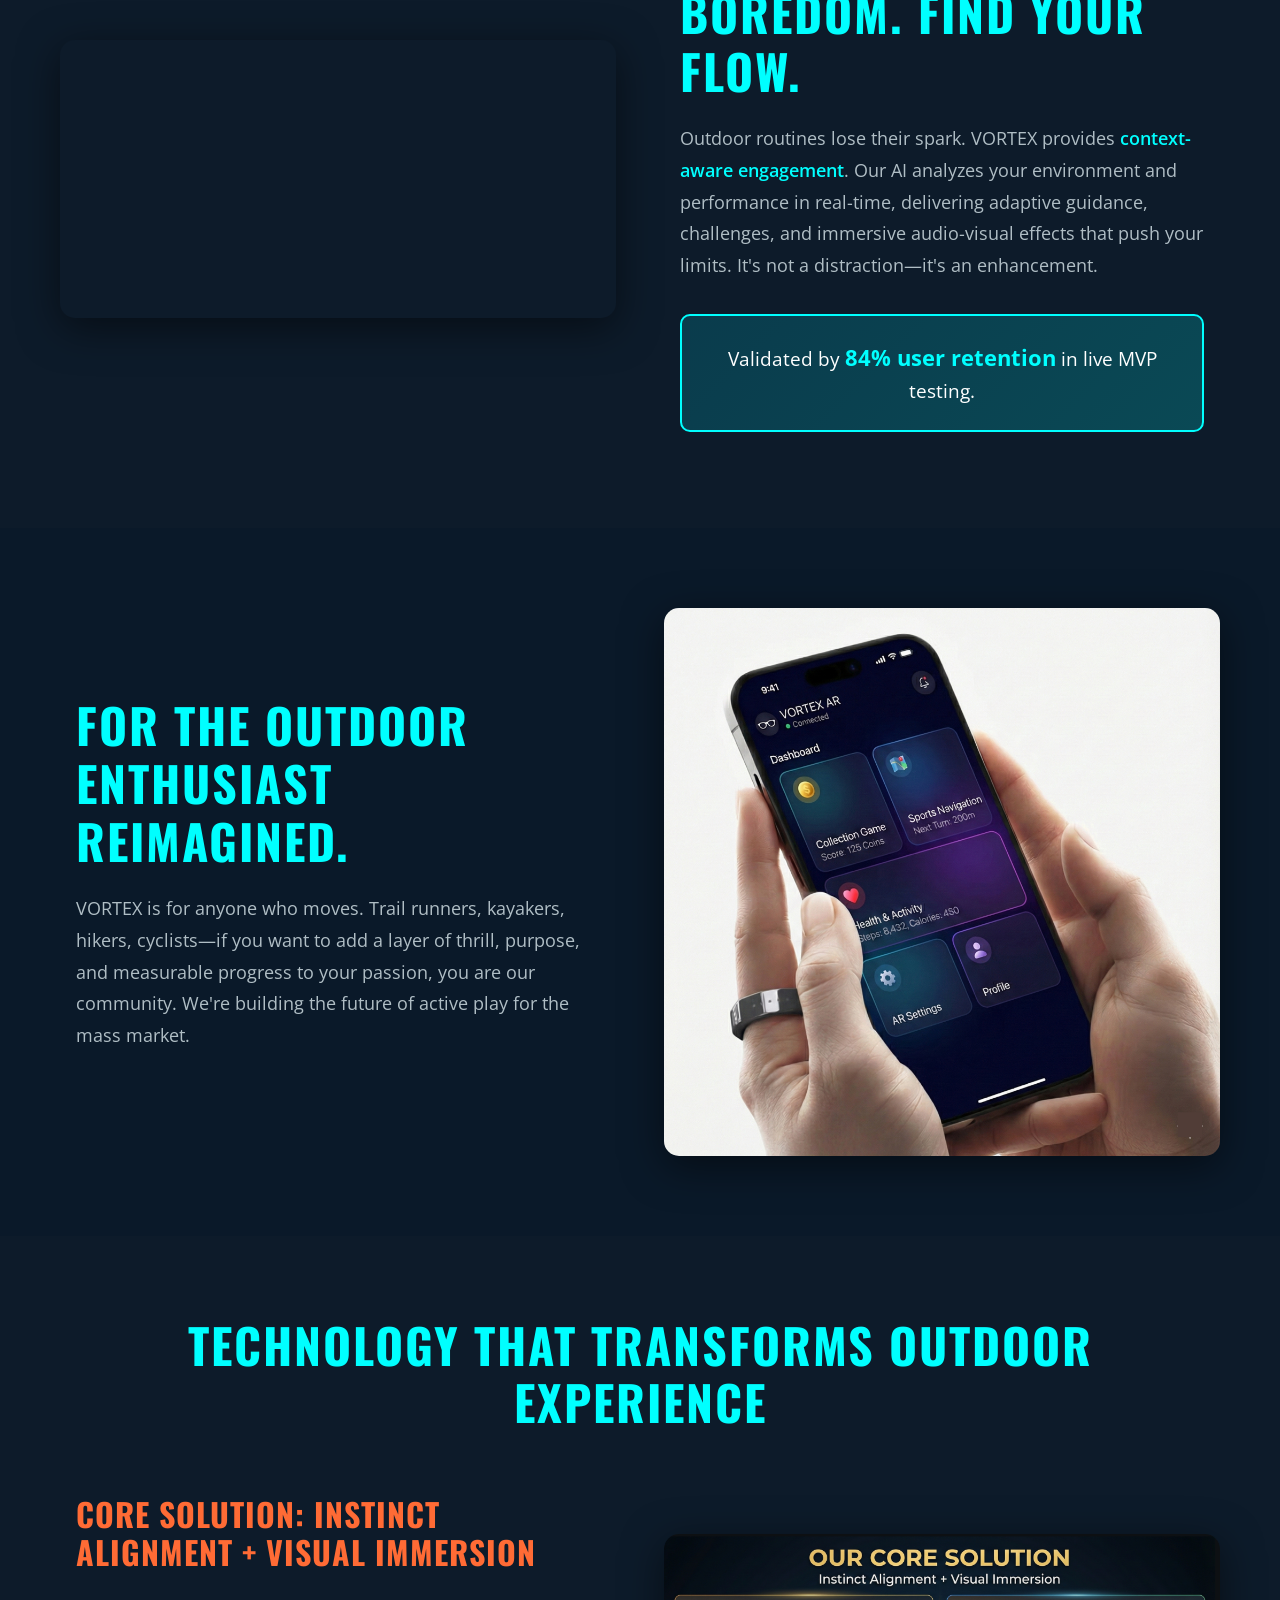
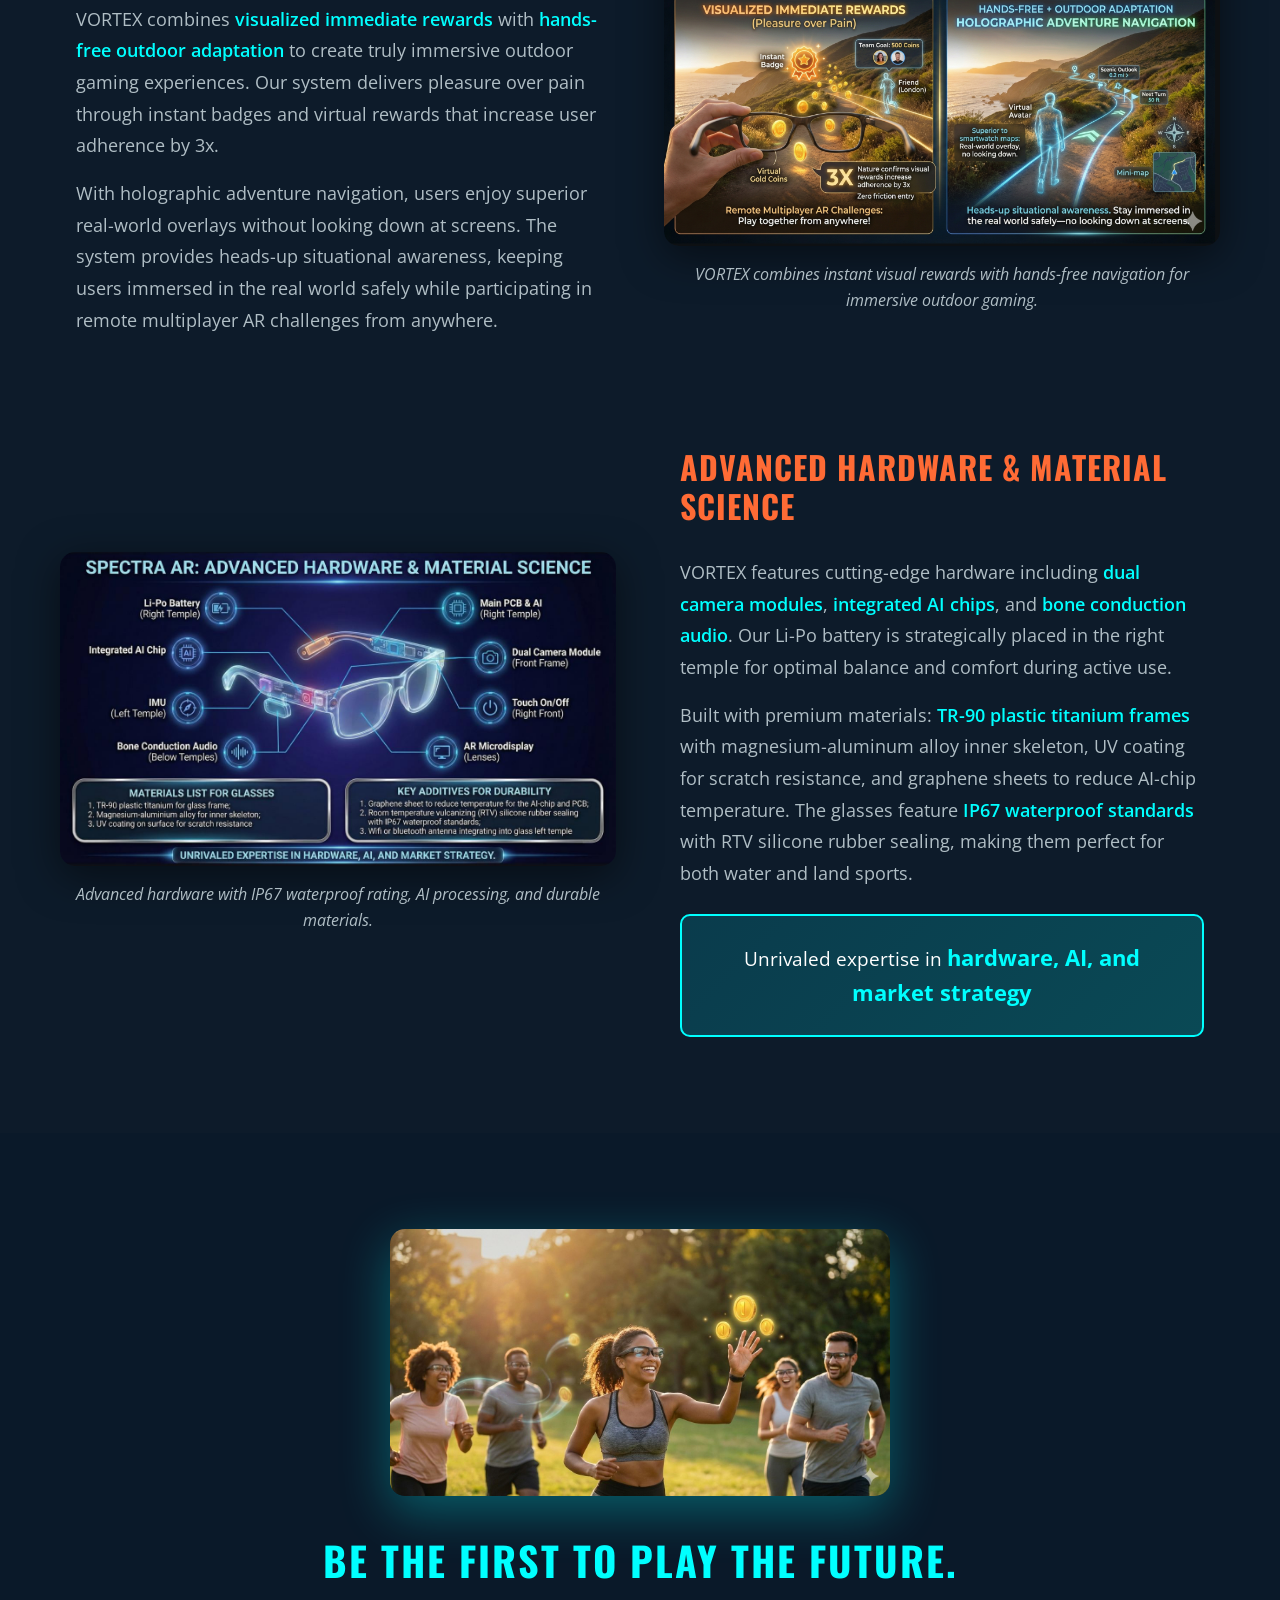
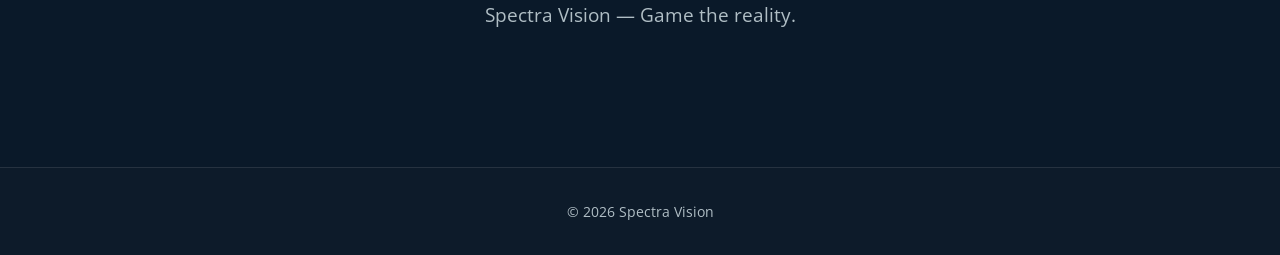
==== commit 15f9c93c: "Revert to horizontal orientation" ====
--- a/index.html
+++ b/index.html
@@ -125,7 +125,7 @@
                     -->
                 </div>
                 <div class="column image-column">
-                    <img src="InnoX solution vertically.png" alt="VORTEX Core Solution Diagram" class="rounded-image shadow-image">
+                    <img src="InnoX solution.png" alt="VORTEX Core Solution Diagram" class="rounded-image shadow-image">
                     <p class="chart-caption" style="margin-top: 1rem; text-align: center;">
                         VORTEX combines instant visual rewards with hands-free navigation for immersive outdoor gaming.
                     </p>
